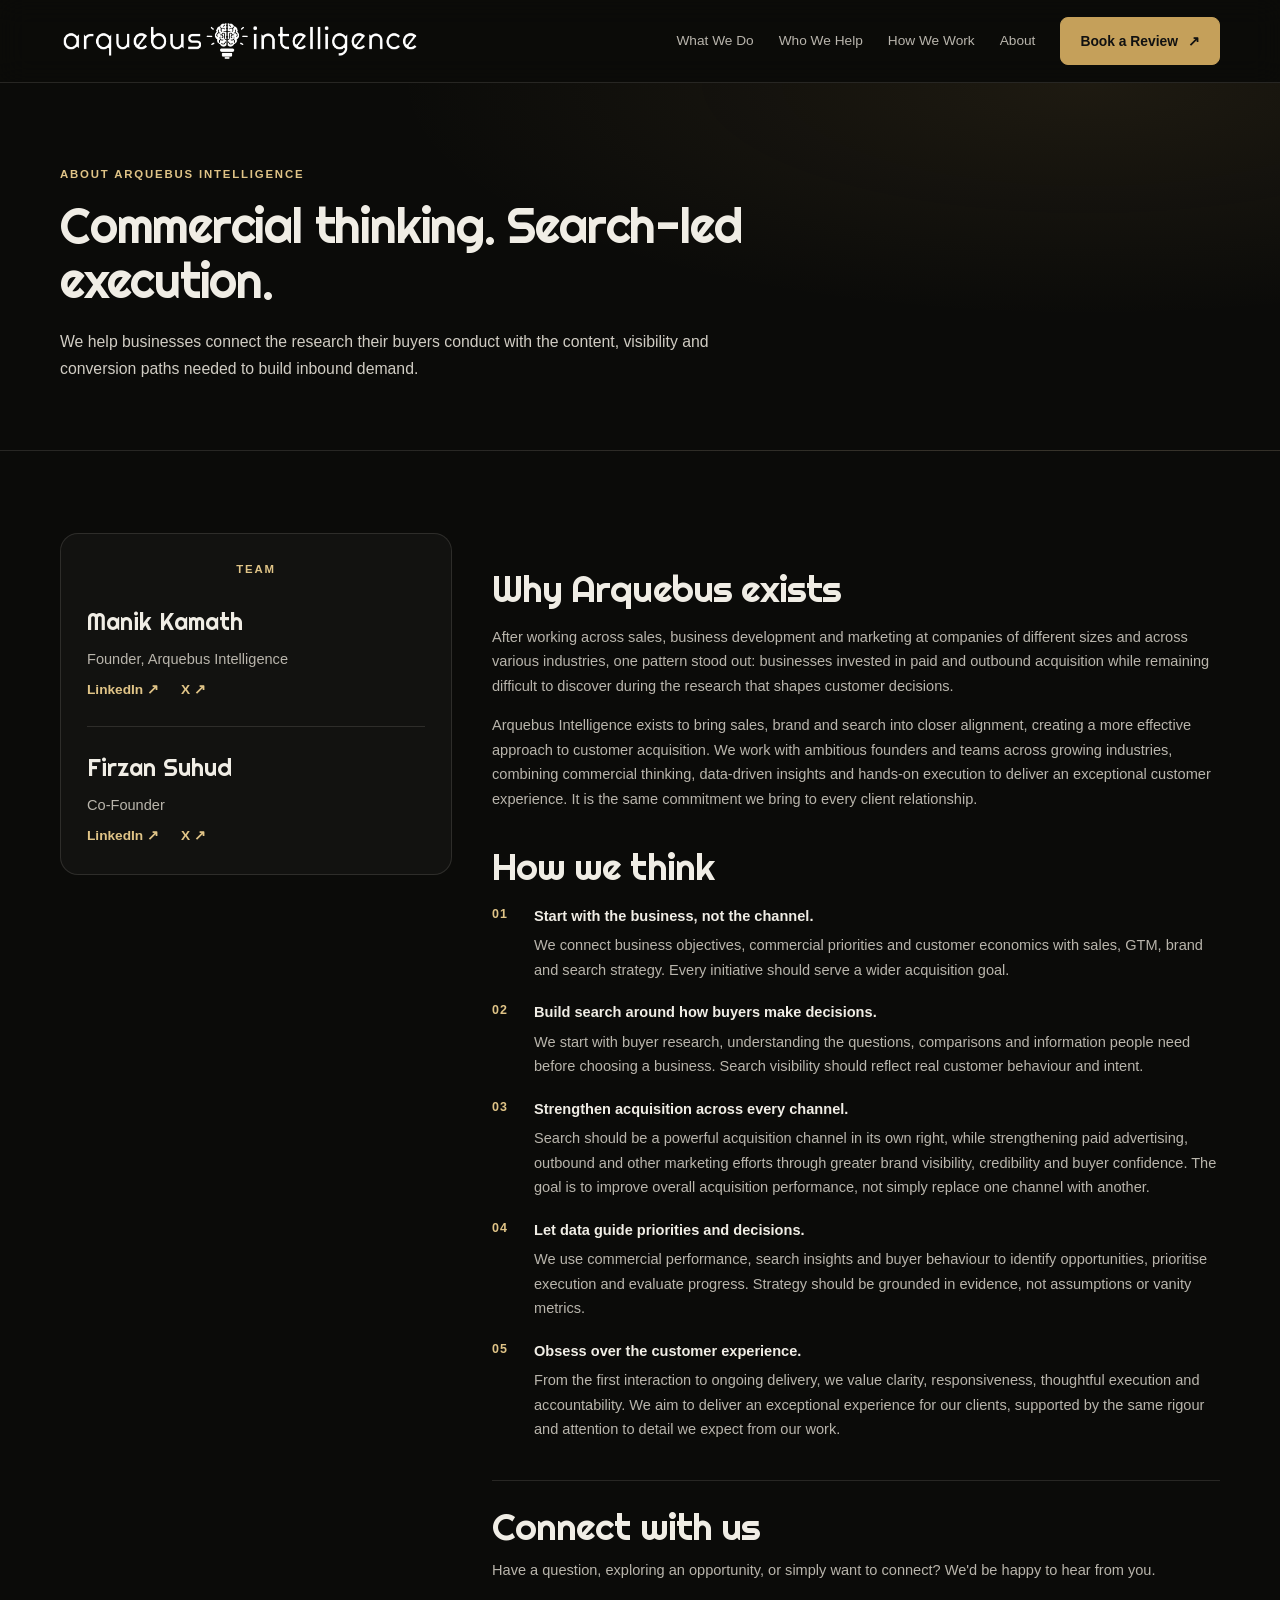
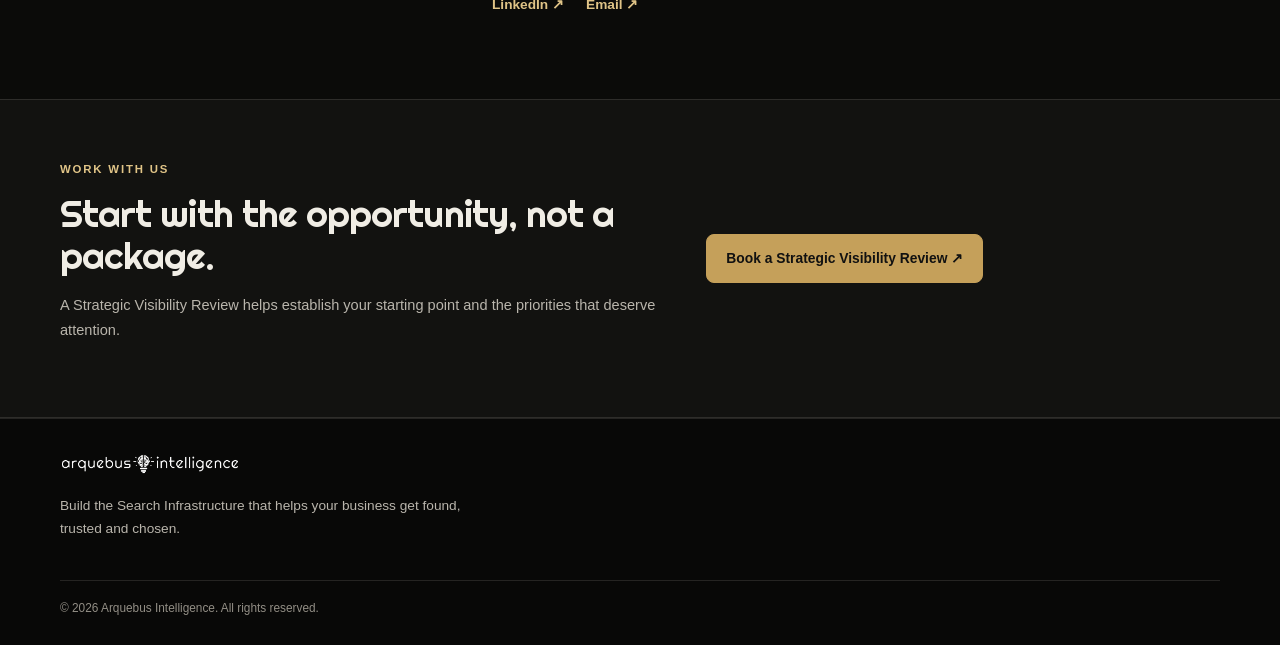
==== about/index.html @ eea058f4 "About us update" ====
<!doctype html>
<html lang="en">
<head>
  <meta charset="utf-8">
  <meta name="viewport" content="width=device-width, initial-scale=1">
  <meta name="google-site-verification" content="BUTrSLzyXpjo1iDIC3saBx_FAhi9yW1CzKXiQrqh_Y4">
  <title>About Arquebus Intelligence | Team &amp; Approach</title>
  <meta name="description" content="Meet the team behind Arquebus Intelligence and learn how we connect business strategy, brand, sales and search to improve customer acquisition.">
  <meta name="robots" content="index,follow,max-snippet:-1,max-image-preview:large,max-video-preview:-1">
  <link rel="canonical" href="https://arquebusintelligence.com/about/">
  <link rel="icon" href="/favicon.ico">
  <link rel="icon" type="image/png" sizes="32x32" href="/favicon-32x32.png">
  <link rel="apple-touch-icon" sizes="180x180" href="/apple-touch-icon.png">
  <link rel="manifest" href="/site.webmanifest">
  <meta property="og:type" content="website">
  <meta property="og:url" content="https://arquebusintelligence.com/about/">
  <meta property="og:site_name" content="Arquebus Intelligence">
  <meta property="og:title" content="About Arquebus Intelligence | Team &amp; Approach">
  <meta property="og:description" content="Meet the team behind Arquebus Intelligence and learn how we connect business strategy, brand, sales and search to improve customer acquisition.">
  <meta property="og:image" content="https://arquebusintelligence.com/og-image.png">
  <meta name="twitter:card" content="summary_large_image">
  <meta name="twitter:site" content="@elcapitanmlb">
  <meta name="twitter:title" content="About Arquebus Intelligence | Team &amp; Approach">
  <meta name="twitter:description" content="Meet the team behind Arquebus Intelligence and learn how we connect business strategy, brand, sales and search to improve customer acquisition.">
  <meta name="twitter:image" content="https://arquebusintelligence.com/og-image.png">
  <link rel="stylesheet" href="/styles.css">
  <script type="application/ld+json">
{
  "@context": "https://schema.org",
  "@graph": [
    {
      "@type": "Organization",
      "@id": "https://arquebusintelligence.com/#organization",
      "name": "Arquebus Intelligence",
      "url": "https://arquebusintelligence.com/",
      "logo": "https://arquebusintelligence.com/arquebus_intelligence_logo_white.png",
      "description": "Arquebus Intelligence helps established businesses build a stronger inbound acquisition channel through search strategy, expert-led content, technical SEO and AI search visibility.",
      "foundingDate": "2024",
      "founder": [
        {
          "@type": "Person",
          "@id": "https://arquebusintelligence.com/#founder-manik-kamath",
          "name": "Manik Kamath",
          "jobTitle": "Founder",
          "sameAs": ["https://www.linkedin.com/in/manikkamath/", "https://x.com/elcapitanmlb"]
        },
        {
          "@type": "Person",
          "@id": "https://arquebusintelligence.com/#cofounder-firzan-suhud",
          "name": "Firzan Suhud",
          "jobTitle": "Co-Founder",
          "sameAs": ["https://www.linkedin.com/in/firzan-suhud-401538267/", "https://x.com/firzan_suhud"]
        }
      ],
      "sameAs": ["https://www.linkedin.com/company/arquebus-intelligence/posts/?viewAsMember=true"],
      "areaServed": "Worldwide",
      "knowsAbout": [
        "Search engine optimisation",
        "Technical SEO",
        "Content strategy",
        "Buyer research",
        "AI search visibility",
        "Answer engine optimisation",
        "Inbound acquisition",
        "Conversion optimisation"
      ]
    },
    {
      "@type": "WebSite",
      "@id": "https://arquebusintelligence.com/#website",
      "url": "https://arquebusintelligence.com/",
      "name": "Arquebus Intelligence",
      "publisher": {
        "@id": "https://arquebusintelligence.com/#organization"
      }
    },
    {
      "@type": "WebPage",
      "@id": "https://arquebusintelligence.com/about/#webpage",
      "url": "https://arquebusintelligence.com/about/",
      "name": "About Arquebus Intelligence | Team & Approach",
      "description": "Meet Manik Kamath and learn why Arquebus Intelligence connects buyer research, search strategy and hands-on implementation.",
      "isPartOf": {
        "@id": "https://arquebusintelligence.com/#website"
      },
      "about": {
        "@id": "https://arquebusintelligence.com/#organization"
      }
    }
  ]
}
</script>
</head><body><a class="skip-link" href="#main">Skip to content</a>
<header class="site-header"><div class="container nav">
<a class="brand" href="/" aria-label="Arquebus Intelligence home"><img src="/arquebus_intelligence_logo_white.png" alt="Arquebus Intelligence" width="190" height="48"></a>
<button class="nav-toggle" type="button" aria-expanded="false" aria-controls="primary-nav" aria-label="Open navigation">☰</button>
<nav class="nav-links" id="primary-nav" aria-label="Primary navigation"><a href="/services/">What We Do</a><a href="/who-we-help/">Who We Help</a><a href="/how-we-work/">How We Work</a><a href="/about/">About</a><a class="button header-cta" href="/strategic-visibility-review/">Book a Review <span aria-hidden="true">↗</span></a></nav>
</div></header><main id="main"><section class="page-hero"><div class="container"><p class="eyebrow">About Arquebus Intelligence</p><h1>Commercial thinking. Search-led execution.</h1><p class="lead">We help businesses connect the research their buyers conduct with the content, visibility and conversion paths needed to build inbound demand.</p></div></section>
<section class="section"><div class="container about-row"><div class="about-card"><p class="eyebrow team-eyebrow">Team</p><div class="team-member"><div class="founder-name">Manik Kamath</div><p>Founder, Arquebus Intelligence</p><div class="team-social-links"><a class="text-link" href="https://www.linkedin.com/in/manikkamath/" target="_blank" rel="noopener noreferrer">LinkedIn ↗</a><a class="text-link" href="https://x.com/elcapitanmlb" target="_blank" rel="noopener noreferrer">X ↗</a></div></div><div class="team-member"><div class="founder-name">Firzan Suhud</div><p>Co-Founder</p><div class="team-social-links"><a class="text-link" href="https://www.linkedin.com/in/firzan-suhud-401538267/" target="_blank" rel="noopener noreferrer">LinkedIn ↗</a><a class="text-link" href="https://x.com/firzan_suhud" target="_blank" rel="noopener noreferrer">X ↗</a></div></div></div><div class="prose"><h2>Why Arquebus exists</h2><p>After working across sales, business development and marketing at companies of different sizes and across various industries, one pattern stood out: businesses invested in paid and outbound acquisition while remaining difficult to discover during the research that shapes customer decisions.</p><p>Arquebus Intelligence exists to bring sales, brand and search into closer alignment, creating a more effective approach to customer acquisition. We work with ambitious founders and teams across growing industries, combining commercial thinking, data-driven insights and hands-on execution to deliver an exceptional customer experience. It is the same commitment we bring to every client relationship.</p><h2>How we think</h2><ol class="about-principles"><li><strong>Start with the business, not the channel.</strong><span>We connect business objectives, commercial priorities and customer economics with sales, GTM, brand and search strategy. Every initiative should serve a wider acquisition goal.</span></li><li><strong>Build search around how buyers make decisions.</strong><span>We start with buyer research, understanding the questions, comparisons and information people need before choosing a business. Search visibility should reflect real customer behaviour and intent.</span></li><li><strong>Strengthen acquisition across every channel.</strong><span>Search should be a powerful acquisition channel in its own right, while strengthening paid advertising, outbound and other marketing efforts through greater brand visibility, credibility and buyer confidence. The goal is to improve overall acquisition performance, not simply replace one channel with another.</span></li><li><strong>Let data guide priorities and decisions.</strong><span>We use commercial performance, search insights and buyer behaviour to identify opportunities, prioritise execution and evaluate progress. Strategy should be grounded in evidence, not assumptions or vanity metrics.</span></li><li><strong>Obsess over the customer experience.</strong><span>From the first interaction to ongoing delivery, we value clarity, responsiveness, thoughtful execution and accountability. We aim to deliver an exceptional experience for our clients, supported by the same rigour and attention to detail we expect from our work.</span></li></ol><div class="connect-section"><h2>Connect with us</h2><p>Have a question, exploring an opportunity, or simply want to connect? We'd be happy to hear from you.</p><div class="connect-links"><a class="text-link" href="https://www.linkedin.com/company/arquebus-intelligence/posts/?viewAsMember=true" target="_blank" rel="noopener noreferrer">LinkedIn ↗</a><a class="text-link" href="mailto:manik@arquebusintelligence.com">Email ↗</a></div></div></div></div></section>
<section class="section compact dark-panel"><div class="container split-cta"><div><p class="eyebrow">Work with us</p><h2>Start with the opportunity, not a package.</h2><p style="margin-top:16px">A Strategic Visibility Review helps establish your starting point and the priorities that deserve attention.</p></div><div><a class="button" href="/strategic-visibility-review/">Book a Strategic Visibility Review ↗</a></div></div></section></main><footer class="site-footer"><div class="container">
<div class="footer-top"><div class="footer-brand"><a href="/" aria-label="Arquebus Intelligence home"><img src="/arquebus_intelligence_logo_white.png" alt="Arquebus Intelligence" width="180" height="45" loading="lazy"></a><p>Build the Search Infrastructure that helps your business get found, trusted and chosen.</p></div>
</div>
<div class="footer-bottom"><span>© 2026 Arquebus Intelligence. All rights reserved.</span></div>
</div></footer>
<script>
const toggle=document.querySelector('.nav-toggle');
const links=document.querySelector('.nav-links');
if(toggle&&links){toggle.addEventListener('click',()=>{const open=links.classList.toggle('open');toggle.setAttribute('aria-expanded',String(open));toggle.setAttribute('aria-label',open?'Close navigation':'Open navigation');toggle.textContent=open?'×':'☰';});links.querySelectorAll('a').forEach(a=>a.addEventListener('click',()=>{links.classList.remove('open');toggle.setAttribute('aria-expanded','false');toggle.textContent='☰';}));}
</script></body></html>
---- styles.css ----
@font-face {
      font-family: 'Righteous';
      src: url('[data-uri]') format('truetype');
      font-weight: 400; font-style: normal;
    }
:root{--bg:#0b0b09;--panel:#121210;--panel2:#171714;--text:#f0ede5;--muted:#b9b5ac;--dim:#928e85;--gold:#c5a05a;--gold-light:#e0c487;--line:rgba(240,237,229,.12);--max:1160px;--radius:18px}
*{box-sizing:border-box}
html{scroll-behavior:smooth;scroll-padding-top:100px}
body{margin:0;background:var(--bg);color:var(--text);font-family:Arial,Helvetica,sans-serif;font-size:16px;line-height:1.65;-webkit-font-smoothing:antialiased}
a{color:inherit}
img{max-width:100%;height:auto}
a:focus-visible,button:focus-visible,input:focus-visible,select:focus-visible,textarea:focus-visible{outline:2px solid var(--gold-light);outline-offset:3px}
.skip-link{position:absolute;left:-9999px;top:0;background:var(--gold);color:#111;padding:.7rem 1rem;z-index:1000}.skip-link:focus{left:1rem;top:1rem}
.container{width:min(var(--max),calc(100% - 44px));margin-inline:auto}
.site-header{position:sticky;top:0;z-index:100;background:rgba(11,11,9,.91);backdrop-filter:blur(14px);border-bottom:1px solid var(--line)}
.nav{min-height:82px;display:flex;align-items:center;justify-content:space-between;gap:24px}
.brand{display:flex;align-items:center;text-decoration:none;flex-shrink:0}.brand img{width:360px;max-height:60px;object-fit:contain;object-position:left center}
.nav-links{display:flex;align-items:center;gap:25px}.nav-links a:not(.button){font-size:.9rem;color:var(--muted);text-decoration:none}.nav-links a:hover{color:var(--text)}
.nav-toggle{display:none;background:none;color:var(--text);border:1px solid var(--line);border-radius:10px;padding:9px 12px;font-size:1.2rem}
.button{display:inline-flex;align-items:center;justify-content:center;gap:10px;min-height:48px;padding:12px 19px;border:1px solid var(--gold);border-radius:8px;background:var(--gold);color:#111;font-weight:700;font-size:.91rem;text-decoration:none;transition:transform .18s ease,background .18s ease,border-color .18s ease}
.button:hover{background:var(--gold-light);border-color:var(--gold-light);transform:translateY(-1px)}
.button.secondary{background:transparent;color:var(--text);border-color:var(--line)}.button.secondary:hover{border-color:var(--gold);color:var(--gold-light)}
.eyebrow{color:var(--gold-light);font-size:.75rem;font-weight:700;letter-spacing:.16em;text-transform:uppercase;margin:0 0 14px}
h1,h2,h3{font-family:'Righteous',Arial,sans-serif;font-weight:400;line-height:1.13;letter-spacing:-.025em;margin:0}
h1{font-size:clamp(2.35rem,4.4vw,4rem);max-width:900px}
h2{font-size:clamp(2rem,3.6vw,3.35rem);max-width:800px}
h3{font-size:1.35rem;letter-spacing:-.01em}
p{margin:0 0 1rem;color:var(--muted)}
.lead{font-size:clamp(1.05rem,1.5vw,1.22rem);max-width:690px;color:#d1cdc4}
.hero{position:relative;overflow:hidden;padding:100px 0 74px}
.hero:before{content:"";position:absolute;width:600px;height:600px;right:-230px;top:-260px;background:radial-gradient(circle,rgba(197,160,90,.13),transparent 68%);pointer-events:none}
.hero-content{position:relative;z-index:1}.hero h1{font-size:clamp(2.25rem,3.8vw,3.6rem);line-height:1.1;max-width:900px}.hero h1 span{color:var(--gold-light)}
.hero .lead{font-size:1.05rem;line-height:1.7;margin-top:22px;max-width:760px}.hero .hero-supporting-copy{font-size:1.05rem;line-height:1.7;margin-top:12px;max-width:760px}
.hero-actions{display:flex;gap:12px;flex-wrap:wrap;margin-top:30px}
.hero-note{font-size:.84rem;color:var(--dim);margin-top:17px}
.trust-strip{border-block:1px solid var(--line);background:var(--panel)}
.trust-inner{display:flex;justify-content:space-between;gap:18px;flex-wrap:wrap;padding:18px 0}
.trust-inner span{font-size:.82rem;color:var(--muted)}.trust-inner span:before{content:"✦";color:var(--gold);margin-right:9px}
.section{padding:82px 0}.section.compact{padding:60px 0}
.section-head{margin-bottom:34px}.section-head p{margin-top:15px;max-width:680px}
.two-col{display:grid;grid-template-columns:1.05fr .95fr;gap:64px;align-items:start}
.problem-card,.service-card,.step-card,.industry-card,.review-card,.faq-item,.about-card{background:var(--panel);border:1px solid var(--line);border-radius:var(--radius)}
.problem-card{padding:30px}.problem-card p:last-child{margin-bottom:0}
.service-grid{display:grid;grid-template-columns:repeat(3,1fr);gap:15px}
.service-card{padding:25px;min-height:240px}.card-number{display:inline-flex;color:var(--gold-light);font-size:.78rem;letter-spacing:.1em;margin-bottom:24px}.service-card p{font-size:.95rem;margin-top:12px}
.text-link{display:inline-flex;align-items:center;gap:8px;color:var(--gold-light);font-weight:700;text-decoration:none;font-size:.9rem;margin-top:7px}.text-link:hover{text-decoration:underline}
.steps{display:grid;grid-template-columns:repeat(3,1fr);gap:15px}.step-card{padding:25px}.step-card p{font-size:.95rem;margin:10px 0 0}
.industry-grid{display:grid;grid-template-columns:repeat(4,1fr);gap:12px}.industry-card{padding:22px 19px}.industry-card h3{font-size:1.1rem}.industry-card p{font-size:.88rem;margin:10px 0 0}
.dark-panel{background:var(--panel);border-block:1px solid var(--line)}
.split-cta{display:grid;grid-template-columns:1fr .85fr;gap:42px;align-items:center}
.review-card{padding:30px;background:linear-gradient(145deg,#171713,#10100e)}
.review-card ul{list-style:none;padding:0;margin:19px 0 22px;display:grid;gap:10px}
.review-card li{color:var(--muted);font-size:.94rem}.review-card li:before{content:"✓";color:var(--gold-light);font-weight:700;margin-right:10px}
.about-row{display:grid;grid-template-columns:.7fr 1.3fr;gap:40px;align-items:start}
.about-card{padding:26px}.about-card .founder-name{font-family:'Righteous',Arial,sans-serif;font-size:1.55rem}
.faq-list{display:grid;grid-template-columns:1fr 1fr;gap:12px}
.faq-item{padding:22px}.faq-item h3{font-size:1.1rem}.faq-item p{font-size:.92rem;margin:10px 0 0}
.form-grid{display:grid;grid-template-columns:1fr 1fr;gap:14px}
.form-field{display:flex;flex-direction:column;gap:7px}.form-field.full{grid-column:1/-1}
.form-field label{font-size:.82rem;color:var(--muted);font-weight:700}
.form-field input,.form-field select,.form-field textarea{width:100%;padding:13px 14px;border:1px solid var(--line);border-radius:8px;background:#0c0c0a;color:var(--text);font:inherit}
.form-field input::placeholder{color:#77736c}.form-field select{color:var(--muted)}
.form-note{font-size:.82rem;color:var(--dim);margin:13px 0 0}
.form-success{display:none;border:1px solid var(--line);border-radius:10px;padding:18px;color:var(--text);background:var(--panel2)}
.site-footer{border-top:1px solid var(--line);padding:35px 0 26px;background:#080807}
.footer-top{display:flex;justify-content:space-between;align-items:start;gap:32px}.footer-brand{max-width:420px}.footer-brand img{width:180px;margin-bottom:14px}.footer-brand p{font-size:.9rem}
.footer-links{display:flex;flex-wrap:wrap;gap:18px}.footer-links a{color:var(--muted);text-decoration:none;font-size:.88rem}.footer-links a:hover{color:var(--gold-light)}
.footer-bottom{border-top:1px solid var(--line);margin-top:24px;padding-top:18px;display:flex;justify-content:space-between;gap:20px;color:var(--dim);font-size:.78rem}
.page-hero{padding:82px 0 52px;border-bottom:1px solid var(--line);background:radial-gradient(ellipse at 85% 0%,rgba(197,160,90,.1),transparent 45%)}
.page-hero h1{font-size:clamp(2.25rem,3.8vw,3.6rem)}.page-hero .lead{margin-top:20px}
.content-narrow{max-width:850px}.prose h2{margin:35px 0 15px}.prose h3{margin:24px 0 10px}.prose p,.prose li{color:var(--muted)}.prose ul{padding-left:22px}.prose li{margin-bottom:8px}
.pill-row{display:flex;flex-wrap:wrap;gap:9px;margin-top:24px}.pill{border:1px solid var(--line);border-radius:999px;padding:8px 12px;color:var(--muted);font-size:.84rem}
.notice{font-size:.85rem;color:var(--dim);border-left:2px solid var(--gold);padding-left:15px}
@media(max-width:850px){.nav{min-height:72px}.brand img{width:250px;max-height:48px}.nav-toggle{display:block}.nav-links{display:none;position:absolute;top:71px;left:0;right:0;padding:18px 22px 24px;background:#0b0b09;border-bottom:1px solid var(--line);flex-direction:column;align-items:stretch;gap:16px}.nav-links.open{display:flex}.nav-links a:not(.button){padding:5px 0}.nav-links .button{width:100%}.hero{padding:76px 0 60px}.two-col,.split-cta,.about-row{grid-template-columns:1fr;gap:26px}.service-grid,.steps{grid-template-columns:1fr}.service-card{min-height:0}.industry-grid{grid-template-columns:1fr 1fr}.faq-list{grid-template-columns:1fr}.section{padding:64px 0}.section.compact{padding:48px 0}.footer-top{flex-direction:column}.footer-bottom{flex-direction:column;gap:7px}}
@media(max-width:520px){.container{width:min(var(--max),calc(100% - 32px))}h1{font-size:2.65rem}.hero-actions .button{width:100%}.trust-inner{display:grid;grid-template-columns:1fr 1fr;gap:12px}.industry-grid{grid-template-columns:1fr}.form-grid{grid-template-columns:1fr}.form-field.full{grid-column:auto}.review-card{padding:22px}.section-head{margin-bottom:26px}}
@media(prefers-reduced-motion:reduce){html{scroll-behavior:auto}*,*:before,*:after{transition:none!important;animation:none!important}}

/* What We Do: workflow and cross-channel Search Infrastructure visuals */
.section-intro{max-width:820px;margin:0 auto 42px;text-align:center}
.section-intro h2{max-width:760px;margin:0 auto 16px}
.section-intro .lead{margin:0 auto 14px;max-width:760px}
.section-intro>p:last-child{max-width:760px;margin:0 auto;color:var(--muted,#aeb6c6)}
.workflow-section{padding-top:76px}
.workflow-grid{display:grid;grid-template-columns:repeat(2,minmax(0,1fr));gap:18px}
.workflow-card{display:flex;flex-direction:column;padding:26px;border:1px solid var(--line,rgba(255,255,255,.12));border-radius:18px;background:linear-gradient(145deg,rgba(255,255,255,.045),rgba(255,255,255,.015));min-height:320px}
.workflow-top{display:flex;align-items:center;gap:12px;margin-bottom:22px}
.workflow-number{display:inline-flex;align-items:center;justify-content:center;width:42px;height:42px;border-radius:12px;background:rgba(232,183,79,.13);color:var(--accent,#e8b74f);font-weight:750;font-size:.9rem}
.workflow-label{font-size:.78rem;text-transform:uppercase;letter-spacing:.12em;color:var(--muted,#aeb6c6);font-weight:700}
.workflow-icon{margin-left:auto;color:var(--accent,#e8b74f);font-size:1.8rem;line-height:1}
.workflow-card h3{font-size:1.28rem;line-height:1.3;margin:0 0 12px}
.workflow-card p{margin:0;color:var(--muted,#aeb6c6);line-height:1.7}
.workflow-output{display:flex;flex-direction:column;gap:5px;border-top:1px solid var(--line,rgba(255,255,255,.12));padding-top:16px;margin-top:22px;font-size:.88rem}
.workflow-output strong{color:var(--accent,#e8b74f);font-size:.72rem;text-transform:uppercase;letter-spacing:.1em}
.workflow-output span{color:var(--text,#f5f6f8)}
.commercial-outcome{display:flex;align-items:flex-start;gap:20px;margin-top:24px;padding:28px;border:1px solid rgba(232,183,79,.38);border-radius:18px;background:rgba(232,183,79,.06)}
.outcome-mark{display:flex;align-items:center;justify-content:center;flex:0 0 48px;height:48px;border-radius:14px;background:rgba(232,183,79,.15);color:var(--accent,#e8b74f);font-size:1.6rem}
.commercial-outcome .eyebrow{margin:0 0 7px}
.commercial-outcome h3{font-size:1.35rem;margin:0 0 8px}
.commercial-outcome p:last-child{margin:0;color:var(--muted,#aeb6c6);line-height:1.7}
.channel-section{padding-top:36px}
.channel-diagram{max-width:1000px;margin:0 auto}
.infrastructure-node{max-width:760px;margin:0 auto;text-align:center;padding:28px;border:1px solid rgba(232,183,79,.45);border-radius:18px;background:linear-gradient(135deg,rgba(232,183,79,.12),rgba(255,255,255,.025))}
.infra-kicker{font-size:.72rem;text-transform:uppercase;letter-spacing:.14em;color:var(--accent,#e8b74f);font-weight:750}
.infrastructure-node h3{font-size:1.6rem;margin:8px 0}
.infrastructure-node p{margin:0;color:var(--muted,#aeb6c6);line-height:1.6}
.channel-connector{height:46px;display:flex;justify-content:space-around;align-items:stretch;max-width:78%;margin:0 auto}
.channel-connector span{display:block;width:1px;background:linear-gradient(to bottom,rgba(232,183,79,.65),rgba(232,183,79,.2))}
.channel-grid{display:grid;grid-template-columns:repeat(3,minmax(0,1fr));gap:16px}
.channel-card{padding:24px;border:1px solid var(--line,rgba(255,255,255,.12));border-radius:16px;background:rgba(255,255,255,.025)}
.channel-symbol{display:inline-flex;align-items:center;justify-content:center;width:40px;height:40px;border-radius:12px;background:rgba(232,183,79,.12);color:var(--accent,#e8b74f);font-size:1.35rem;margin-bottom:15px}
.channel-card h3{margin:0 0 8px;font-size:1.15rem}
.channel-card p{margin:0;color:var(--muted,#aeb6c6);line-height:1.65;font-size:.94rem}
.channel-connector-down{height:38px;max-width:none;justify-content:center}
.channel-connector-down span{background:linear-gradient(to bottom,rgba(232,183,79,.4),rgba(232,183,79,.7))}
.shared-outcomes{padding:24px;border-radius:16px;background:rgba(255,255,255,.035);border:1px solid var(--line,rgba(255,255,255,.12));text-align:center}
.shared-outcomes .eyebrow{margin:0 0 16px}
.outcome-tags{display:flex;flex-wrap:wrap;justify-content:center;gap:10px}
.outcome-tags span{display:inline-flex;padding:9px 14px;border-radius:999px;border:1px solid rgba(232,183,79,.3);color:var(--text,#f5f6f8);font-size:.9rem}
.channel-note{max-width:820px;margin:18px auto 0;text-align:center;color:var(--muted,#aeb6c6);font-size:.9rem;line-height:1.65}
.final-cta{display:flex;align-items:center;justify-content:space-between;gap:28px;margin-top:66px;padding:34px;border-radius:20px;background:rgba(255,255,255,.035);border:1px solid var(--line,rgba(255,255,255,.12))}
.final-cta>div{max-width:650px}
.final-cta .eyebrow{margin:0 0 8px;color:var(--accent,#e8b74f)}
.final-cta h2{font-size:clamp(1.5rem,3vw,2.2rem);margin:0 0 12px}
.final-cta p:not(.eyebrow){margin:0;color:var(--muted,#aeb6c6);line-height:1.65}
.final-cta .button{flex:0 0 auto;white-space:nowrap}
@media(max-width:760px){.workflow-section{padding-top:52px}.section-intro{margin-bottom:28px}.workflow-grid{grid-template-columns:1fr}.workflow-card{min-height:0;padding:22px}.commercial-outcome{padding:22px;gap:14px}.channel-grid{grid-template-columns:1fr}.channel-card{padding:20px}.channel-connector{height:28px;max-width:55%}.final-cta{align-items:flex-start;flex-direction:column;padding:24px;margin-top:44px}.final-cta .button{white-space:normal}.infrastructure-node{padding:22px}.outcome-tags{gap:8px}}


/* V13 typography refinement: slightly calmer type scale across the site */
html{font-size:95%}
body{font-size:.96rem}
h1{font-size:clamp(2.25rem,4.2vw,4rem)}
h2{font-size:clamp(1.7rem,3.1vw,2.45rem)}
h3{font-size:clamp(1.12rem,1.7vw,1.42rem)}
p,li{line-height:1.68}
.lead{font-size:1.04rem;line-height:1.72}
.eyebrow.page-kicker{color:var(--accent,#e8b74f);font-size:.78rem;letter-spacing:.15em;text-transform:uppercase;font-weight:750;margin:0 0 14px}
.workflow-card h3{font-size:1.18rem}
.infrastructure-node h3{font-size:1.48rem}
.channel-card h3{font-size:1.08rem}
.final-cta h2{font-size:clamp(1.4rem,2.7vw,2.05rem)}
@media(max-width:760px){
  h1{font-size:clamp(1.95rem,7.2vw,2.65rem)}
  h2{font-size:clamp(1.55rem,6vw,2rem)}
  .lead{font-size:1rem}
}

/* Who We Help: buyer-fit framework and commercial opportunity */
.who-hero{padding-bottom:40px}
.who-hero h1{max-width:920px}
.who-hero .lead{max-width:850px}
.who-hero-copy{max-width:790px;color:var(--muted);margin-top:15px;font-size:1rem;line-height:1.75}
.who-hero-tags{display:flex;flex-wrap:wrap;gap:10px;margin-top:28px}
.who-hero-tags span{border:1px solid var(--line);border-radius:999px;padding:8px 13px;color:var(--text);font-size:.78rem;background:rgba(255,255,255,.025)}
.who-fit-section{padding-top:48px}
.who-criteria-grid{grid-template-columns:repeat(2,minmax(0,1fr));gap:16px}
.who-criteria-card{min-height:0;padding:25px}
.who-criteria-card .workflow-top{margin-bottom:18px}
.who-criteria-card .workflow-icon{font-size:1.55rem}
.who-criteria-card h3{font-size:1.24rem}
.who-criteria-card p{font-size:.93rem;line-height:1.72}
.who-criteria-card .workflow-output{margin-top:auto;padding-top:17px}
.who-opportunity{margin-top:6px}
.who-opportunity-grid{display:grid;grid-template-columns:repeat(3,minmax(0,1fr));gap:15px}
.who-opportunity-card{padding:24px;border:1px solid var(--line);border-radius:16px;background:linear-gradient(145deg,rgba(255,255,255,.04),rgba(255,255,255,.012))}
.who-opportunity-index{display:inline-flex;align-items:center;justify-content:center;width:35px;height:35px;border-radius:10px;background:rgba(232,183,79,.13);color:var(--accent,#e8b74f);font-size:.8rem;font-weight:750;margin-bottom:17px}
.who-opportunity-card h3{font-size:1.16rem;margin:0 0 10px}
.who-opportunity-card p{color:var(--muted);font-size:.9rem;line-height:1.7}
.who-opportunity-card ul{padding-left:18px;margin:16px 0 0;color:var(--muted);font-size:.84rem;line-height:1.65}
.who-opportunity-card li{margin:0 0 7px}
.who-overlap-note{display:flex;align-items:flex-start;gap:15px;margin-top:18px;padding:20px 23px;border:1px solid rgba(232,183,79,.3);border-radius:14px;background:rgba(232,183,79,.055)}
.who-overlap-mark{flex:0 0 30px;height:30px;display:grid;place-items:center;border-radius:50%;background:rgba(232,183,79,.16);color:var(--accent,#e8b74f);font-size:1.1rem;font-weight:700}
.who-overlap-note p{margin:2px 0 0;color:var(--muted);line-height:1.7;font-size:.92rem}
.who-overlap-note strong{color:var(--text)}
.who-timeline-layout{display:grid;grid-template-columns:.8fr 1.2fr;gap:58px;align-items:start}
.who-timeline-layout h2{font-size:clamp(1.9rem,3vw,2.8rem);max-width:440px}
.who-timeline-copy>p{color:var(--muted);line-height:1.75;margin:0 0 14px}
.who-timeline-steps{display:grid;grid-template-columns:repeat(3,minmax(0,1fr));gap:12px;margin-top:26px}
.who-timeline-steps>div{border-top:1px solid var(--line);padding-top:13px;display:flex;flex-direction:column;gap:7px}
.who-timeline-steps span{font-size:.73rem;color:var(--accent,#e8b74f);font-weight:750;letter-spacing:.1em}
.who-timeline-steps strong{font-size:.88rem;line-height:1.4}
.who-timeline-steps small{color:var(--muted);font-size:.78rem;line-height:1.55}
.who-final-cta{display:flex;align-items:center;justify-content:space-between;gap:30px;padding:32px;border:1px solid var(--line);border-radius:18px;background:linear-gradient(120deg,rgba(232,183,79,.075),rgba(255,255,255,.018))}
.who-final-cta>div{max-width:700px}
.who-final-cta h2{font-size:clamp(1.8rem,3vw,2.5rem);margin:0 0 10px}
.who-final-cta p:not(.eyebrow){margin:0;color:var(--muted);line-height:1.7}
.who-final-cta .button{flex-shrink:0}
@media(max-width:850px){.who-opportunity-grid{grid-template-columns:1fr}.who-timeline-layout{grid-template-columns:1fr;gap:24px}.who-final-cta{align-items:flex-start;flex-direction:column}.who-final-cta .button{white-space:normal}}
@media(max-width:760px){.who-criteria-grid{grid-template-columns:1fr}.who-criteria-card{padding:22px}.who-timeline-steps{grid-template-columns:1fr;gap:16px}.who-timeline-steps>div{display:grid;grid-template-columns:34px 1fr;column-gap:8px}.who-timeline-steps span{grid-row:span 2}.who-timeline-steps small{grid-column:2}.who-final-cta{padding:24px}}


/* Who We Help V15: consistent hero copy and buyer criteria list */
.who-hero .who-buyer-intro,
.who-hero .who-hero-copy {
  color: #d1cdc4;
  font-size: 1rem;
  line-height: 1.7;
  font-weight: 400;
  opacity: 1;
}
.who-hero .who-buyer-intro { margin: 20px 0 8px; }
.who-hero .who-buyer-list {
  max-width: 790px;
  margin: 0 0 0 1.25rem;
  padding-left: 1rem;
  color: #d1cdc4;
  font-size: 1rem;
  line-height: 1.7;
  font-weight: 400;
  opacity: 1;
}
.who-hero .who-buyer-list li { margin: 0 0 5px; padding-left: 3px; }
.who-hero .who-hero-copy { margin-top: 18px; }


/* V16 Who We Help: cleaner transition into fit criteria and unlabeled card summaries */
.who-criteria-card .workflow-output strong{display:none}
.who-criteria-card .workflow-output{padding-top:14px}

/* V18 Who We Help: retain and center the section eyebrow with its heading and intro */
.who-fit-section .who-fit-eyebrow{display:block;width:100%;max-width:760px;margin:0 auto 14px;text-align:center;}
.who-fit-section .section-intro{text-align:center;margin-left:auto;margin-right:auto;}
.who-fit-section .section-intro h2,.who-fit-section .section-intro>p:last-child{margin-left:auto;margin-right:auto;text-align:center;}


/* V19 Who We Help: remove card footer copy and give divider more breathing room */
.who-criteria-card .workflow-output {
  margin-top: auto;
  padding-top: 24px;
  min-height: 24px;
}
.who-criteria-card .workflow-output span { display: none; }

/* Who We Help V20 refinements */
.who-criteria-card .workflow-icon,
.who-criteria-card .workflow-output { display: none !important; }
.who-hero .who-hero-cta { margin-top: 24px; }
.who-hero .who-hero-cta .button { display: inline-flex; align-items: center; gap: 8px; padding: 10px 16px; font-size: .88rem; line-height: 1.2; }


/* How We Work: four equal process cards with numbered badge treatment */
.steps.process-steps{grid-template-columns:repeat(4,minmax(0,1fr));gap:15px;align-items:stretch}
.process-steps .step-card{padding:24px 21px;min-width:0;min-height:100%;display:flex;flex-direction:column}
.process-steps .workflow-top{display:flex;align-items:center;gap:12px;margin-bottom:22px}
.process-steps .workflow-number{display:inline-flex;align-items:center;justify-content:center;flex:0 0 42px;width:42px;height:42px;border-radius:12px;background:rgba(232,183,79,.13);color:var(--accent,#e8b74f);font-weight:750;font-size:.9rem;letter-spacing:0}
.process-steps .workflow-label{font-size:.78rem;text-transform:uppercase;letter-spacing:.12em;color:var(--muted,#aeb6c6);font-weight:700}
.process-steps .step-card h3{font-size:1.15rem;line-height:1.32;margin:0 0 12px}
.process-steps .step-card p{font-size:.9rem;line-height:1.68;margin:0;color:var(--muted)}
@media(max-width:1050px){.steps.process-steps{grid-template-columns:repeat(2,minmax(0,1fr))}}
@media(max-width:600px){.steps.process-steps{grid-template-columns:1fr}.process-steps .step-card{padding:23px}}


/* How We Work: integrated business assessment in the page hero */
.how-hero{padding-top:72px;padding-bottom:58px}
.how-hero h1{max-width:1120px}
.how-hero .how-intro{max-width:900px;margin-top:22px;margin-bottom:22px}
.how-foundation-grid{display:grid;grid-template-columns:repeat(3,minmax(0,1fr));gap:16px;margin-top:22px}
.how-foundation-card{min-width:0;padding:23px 24px 25px;border:1px solid var(--line);border-radius:17px;background:linear-gradient(145deg,rgba(255,255,255,.035),rgba(255,255,255,.012))}
.how-foundation-top{display:flex;align-items:center;gap:15px;margin-bottom:15px}
.how-foundation-number{display:inline-flex;align-items:center;justify-content:center;flex:0 0 48px;width:48px;height:48px;border-radius:12px;background:rgba(232,183,79,.14);color:var(--accent,#e8b74f);font-size:1rem;font-weight:750}
.how-foundation-card h2{font-size:.82rem;line-height:1.4;letter-spacing:.13em;text-transform:uppercase;margin:0;color:var(--text)}
.how-foundation-card p{margin:0;color:var(--muted);font-size:.96rem;line-height:1.7}
.how-hero .how-conclusion{max-width:1120px;margin-top:24px;margin-bottom:0}
.how-hero .hero-actions{margin-top:24px}
@media(max-width:850px){.how-foundation-grid{grid-template-columns:1fr 1fr}.how-foundation-card:last-child{grid-column:1/-1}}
@media(max-width:600px){.how-hero{padding-top:58px;padding-bottom:44px}.how-foundation-grid{grid-template-columns:1fr;gap:12px}.how-foundation-card:last-child{grid-column:auto}.how-foundation-card{padding:21px}.how-foundation-top{margin-bottom:12px}.how-hero .how-intro{margin-top:18px}.how-hero .how-conclusion{margin-top:20px}}

/* How We Work V24: detailed process stages and commercial outcome measures */
.process-steps .step-card h3{min-height:2.65em}
.process-steps .step-card p{font-size:.88rem;line-height:1.62}
.process-detail-list{margin:10px 0 0;padding-left:18px;color:var(--muted);font-size:.84rem;line-height:1.58}
.process-detail-list li{margin:0 0 9px;padding-left:2px}
.process-detail-list strong{color:var(--text);font-weight:650}
.process-card-note{margin-top:10px!important;padding-top:10px;border-top:1px solid var(--line)}
.outcomes-section{padding-top:44px;padding-bottom:54px}
.outcomes-heading{max-width:780px;margin:0 auto 24px;text-align:center}
.outcomes-heading h2{margin:8px 0 10px}
.outcomes-heading>p:last-child{color:var(--muted);font-size:.92rem;line-height:1.65}
.outcomes-grid{display:grid;grid-template-columns:repeat(4,minmax(0,1fr));gap:14px}
.outcome-item{padding:20px 18px;border:1px solid var(--line);border-radius:15px;background:var(--panel);text-align:center}
.outcome-direction{display:block;color:var(--accent,#e8b74f);font-size:1.65rem;font-weight:750;line-height:1;margin-bottom:8px}
.outcome-item h3{margin:0 0 5px;font-size:1.02rem}
.outcome-item p{margin:0;color:var(--muted);font-size:.82rem}
@media(max-width:1050px){.process-detail-list{font-size:.88rem}.outcomes-grid{grid-template-columns:repeat(2,minmax(0,1fr))}}
@media(max-width:600px){.process-steps .step-card h3{min-height:0}.outcomes-grid{grid-template-columns:1fr 1fr}.outcome-item{padding:17px 12px}}


/* Homepage: clean three-pillar framework and concise outcomes */
.home-framework-intro{color:var(--text)!important;opacity:1!important;max-width:760px;margin:18px 0 24px}
.home-framework{display:grid;grid-template-columns:repeat(3,minmax(0,1fr));max-width:940px;margin:0 0 24px;border-block:1px solid var(--line)}
.home-framework-pillar{position:relative;padding:17px 24px 18px 0;min-width:0}
.home-framework-pillar+.home-framework-pillar{padding-left:24px;border-left:1px solid var(--line)}
.home-framework-number{display:block;margin-bottom:8px;color:var(--gold-light);font-size:.7rem;font-weight:750;letter-spacing:.1em}
.home-framework-pillar h2{margin:0 0 4px;font-family:Arial,Helvetica,sans-serif;font-size:1.12rem;font-weight:500;letter-spacing:0;line-height:1.3}
.home-framework-pillar p{margin:0;color:var(--muted);font-size:.86rem;line-height:1.45}
.home-outcomes{max-width:940px;margin:0 0 22px;padding:0;border:0;border-radius:0;background:transparent}
.home-outcomes .eyebrow{margin:0 0 10px;font-size:.68rem}
.home-outcome-list{display:flex;flex-wrap:wrap;gap:7px 22px;margin:0;padding:0;list-style:none}
.home-outcome-list li{position:relative;padding-left:13px;color:var(--text);font-size:.86rem;line-height:1.5}
.home-outcome-list li:before{content:"";position:absolute;left:0;top:.62em;width:5px;height:5px;border-radius:50%;background:var(--gold-light)}
.home-outcomes-support{margin:9px 0 0;color:var(--muted);font-size:.82rem;line-height:1.45}
.home-icp{border-block:1px solid var(--line);background:rgba(255,255,255,.018)}
.home-icp-inner{display:grid;grid-template-columns:.9fr 1.1fr;gap:65px;align-items:center}
.home-icp-inner h2{font-size:clamp(1.9rem,3vw,2.7rem);max-width:520px}
.home-icp-copy p{font-size:.96rem;line-height:1.7;margin:0 0 12px}
.home-icp-copy .home-icp-note{font-size:.82rem;color:var(--dim);margin-top:16px}
.home-icp-copy .text-link{margin-top:0}
@media(max-width:850px){.home-icp-inner{grid-template-columns:1fr;gap:22px}}
@media(max-width:520px){.home-framework-pillar{padding:15px 12px 15px 0}.home-framework-pillar+.home-framework-pillar{padding-left:12px}.home-framework-pillar h2{font-size:.98rem}.home-framework-pillar p{font-size:.76rem}.home-outcome-list{gap:7px 15px}.home-icp-inner{gap:18px}}

/* What We Do hero: concise, scannable alignment and outcomes */
.page-hero .what-we-do-hero-copy{line-height:1.65}.page-hero .what-we-do-hero-copy p{margin:0 0 9px}.page-hero .what-we-do-hero-copy ul{margin:0 0 16px;padding-left:24px}.page-hero .what-we-do-hero-copy li{margin:0 0 5px;color:#d1cdc4}.page-hero .what-we-do-hero-copy li:last-child{margin-bottom:0}


/* V36 What We Do hero: two-column strategic alignment framework */
.what-we-do-framework{display:grid;grid-template-columns:repeat(2,minmax(0,1fr));gap:16px;max-width:980px;margin-top:30px}
.what-we-do-panel{padding:22px 24px 23px;border:1px solid var(--line,rgba(255,255,255,.12));border-radius:16px;background:linear-gradient(145deg,rgba(255,255,255,.045),rgba(255,255,255,.015))}
.what-we-do-panel-outcomes{border-color:rgba(197,160,90,.32);background:linear-gradient(145deg,rgba(197,160,90,.09),rgba(255,255,255,.018))}
.what-we-do-panel-kicker{margin:0 0 13px;color:var(--accent,#e8b74f);font-size:.68rem;font-weight:750;letter-spacing:.12em;line-height:1.4;text-transform:uppercase}
.what-we-do-panel h2{margin:0 0 13px;font-family:Arial,Helvetica,sans-serif;font-size:1.12rem;font-weight:700;letter-spacing:0;line-height:1.3}
.what-we-do-panel ul{display:grid;gap:9px;margin:0;padding:0;list-style:none}
.what-we-do-panel li{position:relative;padding-left:15px;color:var(--muted,#aeb6c6);font-size:.92rem;line-height:1.5}
.what-we-do-panel li::before{content:"";position:absolute;left:0;top:.62em;width:5px;height:5px;border-radius:50%;background:var(--gold-light,var(--accent,#e8b74f))}
.page-hero .what-we-do-framework + .hero-actions{margin-top:25px}
@media(max-width:680px){.what-we-do-framework{grid-template-columns:1fr;gap:12px;margin-top:24px}.what-we-do-panel{padding:20px}}


/* V37 What We Do refinements */
.section-intro>p:last-child{font-size:clamp(1.05rem,1.5vw,1.22rem);color:#d1cdc4;line-height:1.7;max-width:760px;margin:0 auto}
.workflow-grid{align-items:stretch;grid-auto-rows:1fr}
.workflow-card{height:100%;min-height:360px}
.workflow-top{margin-bottom:22px}
.workflow-icon{display:none!important}
.workflow-output{margin-top:auto;padding-top:16px}
.outcome-tags span{white-space:normal}
@media(max-width:760px){.workflow-grid{grid-auto-rows:auto}.workflow-card{height:auto;min-height:0}.workflow-output{margin-top:22px}}


/* V40 homepage copy refinement */
.home-outcomes .eyebrow{font-size:.76rem}
.home-outcome-list li{font-size:.95rem}
.home-outcomes-support{font-style:italic}


/* V41: consistent headline ceiling and lighter homepage pillar titles */


/* V43 What We Do refinements */
.section-intro .lead,.section-intro .section-intro-support{font-size:1.04rem;line-height:1.72;font-weight:400;color:#d1cdc4;letter-spacing:normal;max-width:760px;margin:0 auto 14px}.section-intro .section-intro-support{margin-bottom:0}
.outcome-columns{display:grid;grid-template-columns:repeat(2,minmax(0,1fr));column-gap:64px;row-gap:28px;width:100%;max-width:960px;margin:0 auto;text-align:left}
.outcome-columns ul{list-style:none;margin:0;padding:0;display:flex;flex-direction:column;gap:14px;width:max-content;max-width:100%;justify-self:center}
.outcome-columns li{position:relative;padding-left:18px;color:var(--text,#f5f6f8);font-size:.95rem;line-height:1.55}
.outcome-columns li:before{content:"";position:absolute;left:0;top:.66em;width:6px;height:6px;border-radius:50%;background:var(--gold-light,#e8b74f)}
@media(max-width:760px){.outcome-columns{column-gap:32px}}@media(max-width:600px){.outcome-columns{grid-template-columns:1fr;gap:12px}.outcome-columns ul{gap:12px;justify-self:center}}

/* V48 About page: team panel, cohesive principles and connection links */
.about-card .team-eyebrow{text-align:center;margin-bottom:24px}
.about-card .team-member + .team-member{border-top:1px solid var(--line);margin-top:24px;padding-top:22px}
.about-card .team-member p{margin:5px 0 8px;color:var(--muted)}
.team-social-links,.connect-links{display:flex;align-items:center;gap:22px;flex-wrap:wrap}
.team-social-links .text-link,.connect-links .text-link{margin-top:0}
.about-principles{counter-reset:about-principle;list-style:none;padding:0;margin:0}
.about-principles li{counter-increment:about-principle;margin:0 0 18px;padding-left:42px;position:relative;color:var(--muted)}
.about-principles li::before{content:"0" counter(about-principle);position:absolute;left:0;top:0;color:var(--gold-light);font-weight:700;letter-spacing:.08em;font-size:.82rem}
.about-principles li strong{display:block;color:var(--text);font-weight:700;margin-bottom:5px}
.about-principles li span{display:block}
.connect-section{margin-top:38px;padding-top:25px;border-top:1px solid var(--line)}
.connect-section h2{margin:0 0 10px}
.connect-section p{margin:0 0 12px}
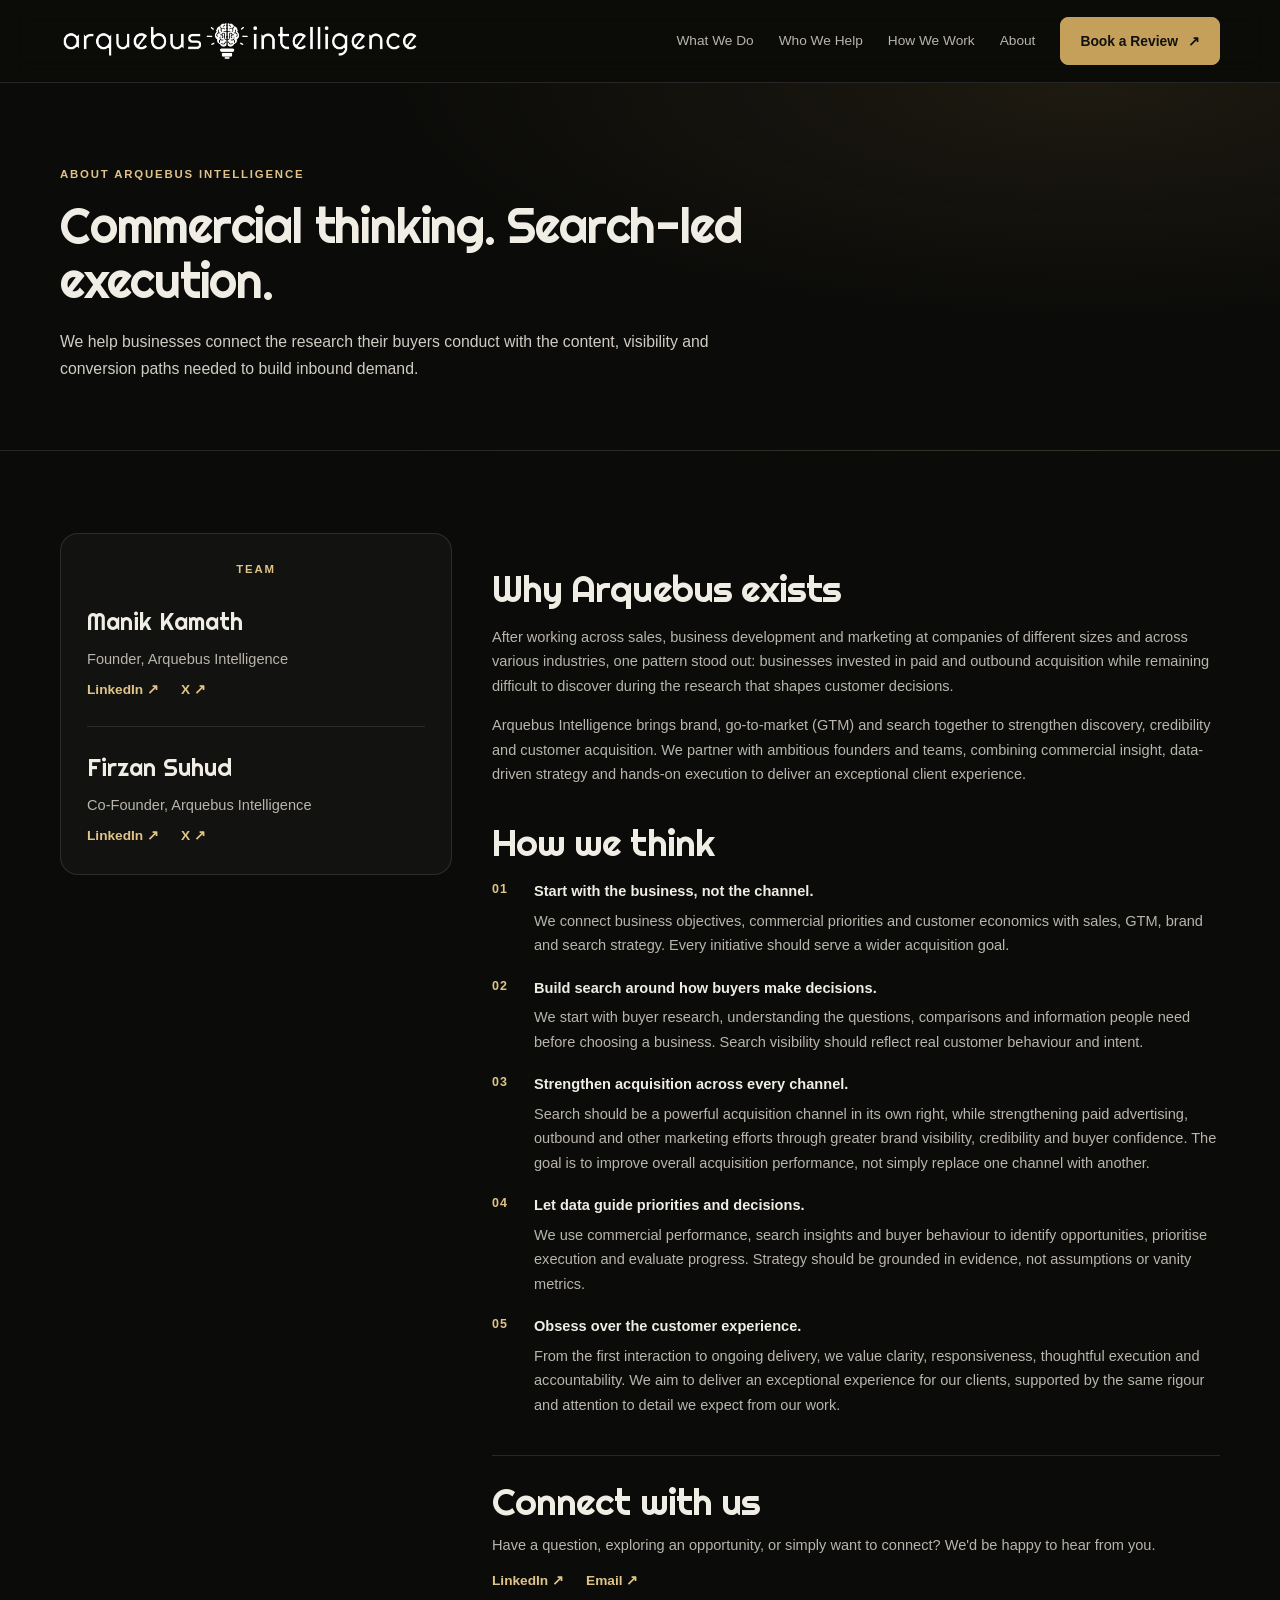
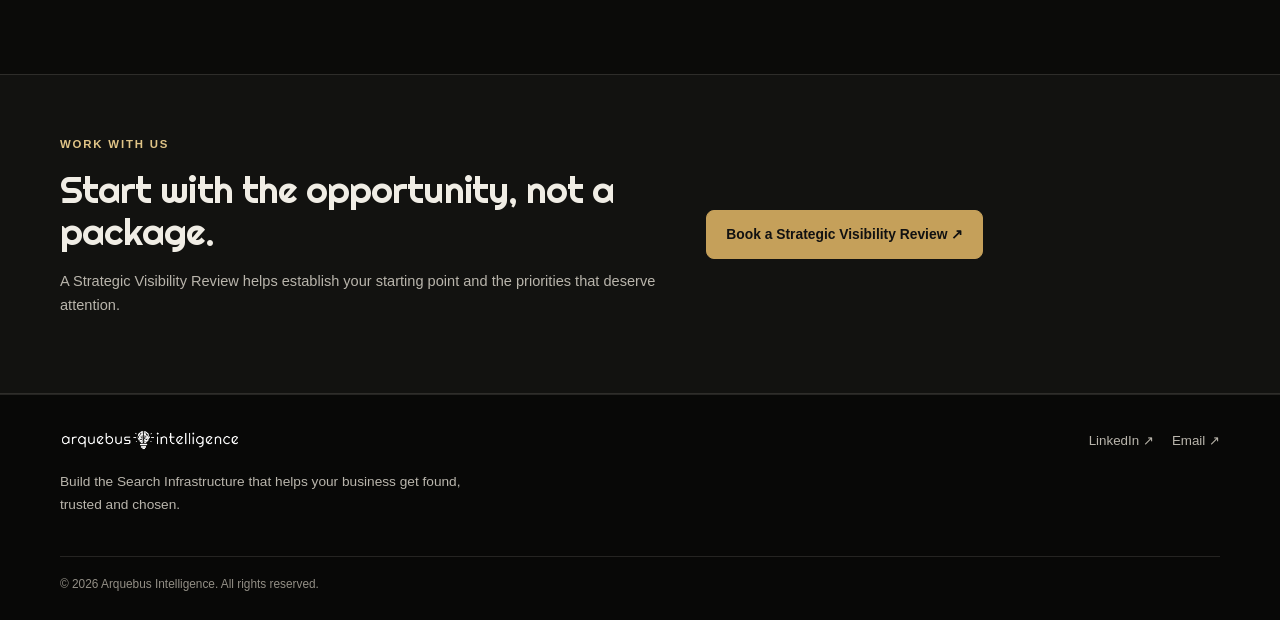
==== commit cc58a3d3: "About page and footer update" ====
--- a/about/index.html
+++ b/about/index.html
@@ -96,10 +96,10 @@
 <button class="nav-toggle" type="button" aria-expanded="false" aria-controls="primary-nav" aria-label="Open navigation">☰</button>
 <nav class="nav-links" id="primary-nav" aria-label="Primary navigation"><a href="/services/">What We Do</a><a href="/who-we-help/">Who We Help</a><a href="/how-we-work/">How We Work</a><a href="/about/">About</a><a class="button header-cta" href="/strategic-visibility-review/">Book a Review <span aria-hidden="true">↗</span></a></nav>
 </div></header><main id="main"><section class="page-hero"><div class="container"><p class="eyebrow">About Arquebus Intelligence</p><h1>Commercial thinking. Search-led execution.</h1><p class="lead">We help businesses connect the research their buyers conduct with the content, visibility and conversion paths needed to build inbound demand.</p></div></section>
-<section class="section"><div class="container about-row"><div class="about-card"><p class="eyebrow team-eyebrow">Team</p><div class="team-member"><div class="founder-name">Manik Kamath</div><p>Founder, Arquebus Intelligence</p><div class="team-social-links"><a class="text-link" href="https://www.linkedin.com/in/manikkamath/" target="_blank" rel="noopener noreferrer">LinkedIn ↗</a><a class="text-link" href="https://x.com/elcapitanmlb" target="_blank" rel="noopener noreferrer">X ↗</a></div></div><div class="team-member"><div class="founder-name">Firzan Suhud</div><p>Co-Founder</p><div class="team-social-links"><a class="text-link" href="https://www.linkedin.com/in/firzan-suhud-401538267/" target="_blank" rel="noopener noreferrer">LinkedIn ↗</a><a class="text-link" href="https://x.com/firzan_suhud" target="_blank" rel="noopener noreferrer">X ↗</a></div></div></div><div class="prose"><h2>Why Arquebus exists</h2><p>After working across sales, business development and marketing at companies of different sizes and across various industries, one pattern stood out: businesses invested in paid and outbound acquisition while remaining difficult to discover during the research that shapes customer decisions.</p><p>Arquebus Intelligence exists to bring sales, brand and search into closer alignment, creating a more effective approach to customer acquisition. We work with ambitious founders and teams across growing industries, combining commercial thinking, data-driven insights and hands-on execution to deliver an exceptional customer experience. It is the same commitment we bring to every client relationship.</p><h2>How we think</h2><ol class="about-principles"><li><strong>Start with the business, not the channel.</strong><span>We connect business objectives, commercial priorities and customer economics with sales, GTM, brand and search strategy. Every initiative should serve a wider acquisition goal.</span></li><li><strong>Build search around how buyers make decisions.</strong><span>We start with buyer research, understanding the questions, comparisons and information people need before choosing a business. Search visibility should reflect real customer behaviour and intent.</span></li><li><strong>Strengthen acquisition across every channel.</strong><span>Search should be a powerful acquisition channel in its own right, while strengthening paid advertising, outbound and other marketing efforts through greater brand visibility, credibility and buyer confidence. The goal is to improve overall acquisition performance, not simply replace one channel with another.</span></li><li><strong>Let data guide priorities and decisions.</strong><span>We use commercial performance, search insights and buyer behaviour to identify opportunities, prioritise execution and evaluate progress. Strategy should be grounded in evidence, not assumptions or vanity metrics.</span></li><li><strong>Obsess over the customer experience.</strong><span>From the first interaction to ongoing delivery, we value clarity, responsiveness, thoughtful execution and accountability. We aim to deliver an exceptional experience for our clients, supported by the same rigour and attention to detail we expect from our work.</span></li></ol><div class="connect-section"><h2>Connect with us</h2><p>Have a question, exploring an opportunity, or simply want to connect? We'd be happy to hear from you.</p><div class="connect-links"><a class="text-link" href="https://www.linkedin.com/company/arquebus-intelligence/posts/?viewAsMember=true" target="_blank" rel="noopener noreferrer">LinkedIn ↗</a><a class="text-link" href="mailto:manik@arquebusintelligence.com">Email ↗</a></div></div></div></div></section>
+<section class="section"><div class="container about-row"><div class="about-card"><p class="eyebrow team-eyebrow">Team</p><div class="team-member"><div class="founder-name">Manik Kamath</div><p>Founder, Arquebus Intelligence</p><div class="team-social-links"><a class="text-link" href="https://www.linkedin.com/in/manikkamath/" target="_blank" rel="noopener noreferrer">LinkedIn ↗</a><a class="text-link" href="https://x.com/elcapitanmlb" target="_blank" rel="noopener noreferrer">X ↗</a></div></div><div class="team-member"><div class="founder-name">Firzan Suhud</div><p>Co-Founder, Arquebus Intelligence</p><div class="team-social-links"><a class="text-link" href="https://www.linkedin.com/in/firzan-suhud-401538267/" target="_blank" rel="noopener noreferrer">LinkedIn ↗</a><a class="text-link" href="https://x.com/firzan_suhud" target="_blank" rel="noopener noreferrer">X ↗</a></div></div></div><div class="prose"><h2>Why Arquebus exists</h2><p>After working across sales, business development and marketing at companies of different sizes and across various industries, one pattern stood out: businesses invested in paid and outbound acquisition while remaining difficult to discover during the research that shapes customer decisions.</p><p>Arquebus Intelligence brings brand, go-to-market (GTM) and search together to strengthen discovery, credibility and customer acquisition. We partner with ambitious founders and teams, combining commercial insight, data-driven strategy and hands-on execution to deliver an exceptional client experience.</p><h2>How we think</h2><ol class="about-principles"><li><strong>Start with the business, not the channel.</strong><span>We connect business objectives, commercial priorities and customer economics with sales, GTM, brand and search strategy. Every initiative should serve a wider acquisition goal.</span></li><li><strong>Build search around how buyers make decisions.</strong><span>We start with buyer research, understanding the questions, comparisons and information people need before choosing a business. Search visibility should reflect real customer behaviour and intent.</span></li><li><strong>Strengthen acquisition across every channel.</strong><span>Search should be a powerful acquisition channel in its own right, while strengthening paid advertising, outbound and other marketing efforts through greater brand visibility, credibility and buyer confidence. The goal is to improve overall acquisition performance, not simply replace one channel with another.</span></li><li><strong>Let data guide priorities and decisions.</strong><span>We use commercial performance, search insights and buyer behaviour to identify opportunities, prioritise execution and evaluate progress. Strategy should be grounded in evidence, not assumptions or vanity metrics.</span></li><li><strong>Obsess over the customer experience.</strong><span>From the first interaction to ongoing delivery, we value clarity, responsiveness, thoughtful execution and accountability. We aim to deliver an exceptional experience for our clients, supported by the same rigour and attention to detail we expect from our work.</span></li></ol><div class="connect-section"><h2>Connect with us</h2><p>Have a question, exploring an opportunity, or simply want to connect? We'd be happy to hear from you.</p><div class="connect-links"><a class="text-link" href="https://www.linkedin.com/company/arquebus-intelligence/posts/?viewAsMember=true" target="_blank" rel="noopener noreferrer">LinkedIn ↗</a><a class="text-link" href="mailto:manik@arquebusintelligence.com">Email ↗</a></div></div></div></div></section>
 <section class="section compact dark-panel"><div class="container split-cta"><div><p class="eyebrow">Work with us</p><h2>Start with the opportunity, not a package.</h2><p style="margin-top:16px">A Strategic Visibility Review helps establish your starting point and the priorities that deserve attention.</p></div><div><a class="button" href="/strategic-visibility-review/">Book a Strategic Visibility Review ↗</a></div></div></section></main><footer class="site-footer"><div class="container">
 <div class="footer-top"><div class="footer-brand"><a href="/" aria-label="Arquebus Intelligence home"><img src="/arquebus_intelligence_logo_white.png" alt="Arquebus Intelligence" width="180" height="45" loading="lazy"></a><p>Build the Search Infrastructure that helps your business get found, trusted and chosen.</p></div>
-</div>
+<div class="footer-links" aria-label="Connect with Arquebus Intelligence"><a href="https://www.linkedin.com/company/arquebus-intelligence/posts/?viewAsMember=true" target="_blank" rel="noopener noreferrer">LinkedIn ↗</a><a href="mailto:manik@arquebusintelligence.com">Email ↗</a></div></div>
 <div class="footer-bottom"><span>© 2026 Arquebus Intelligence. All rights reserved.</span></div>
 </div></footer>
 <script>
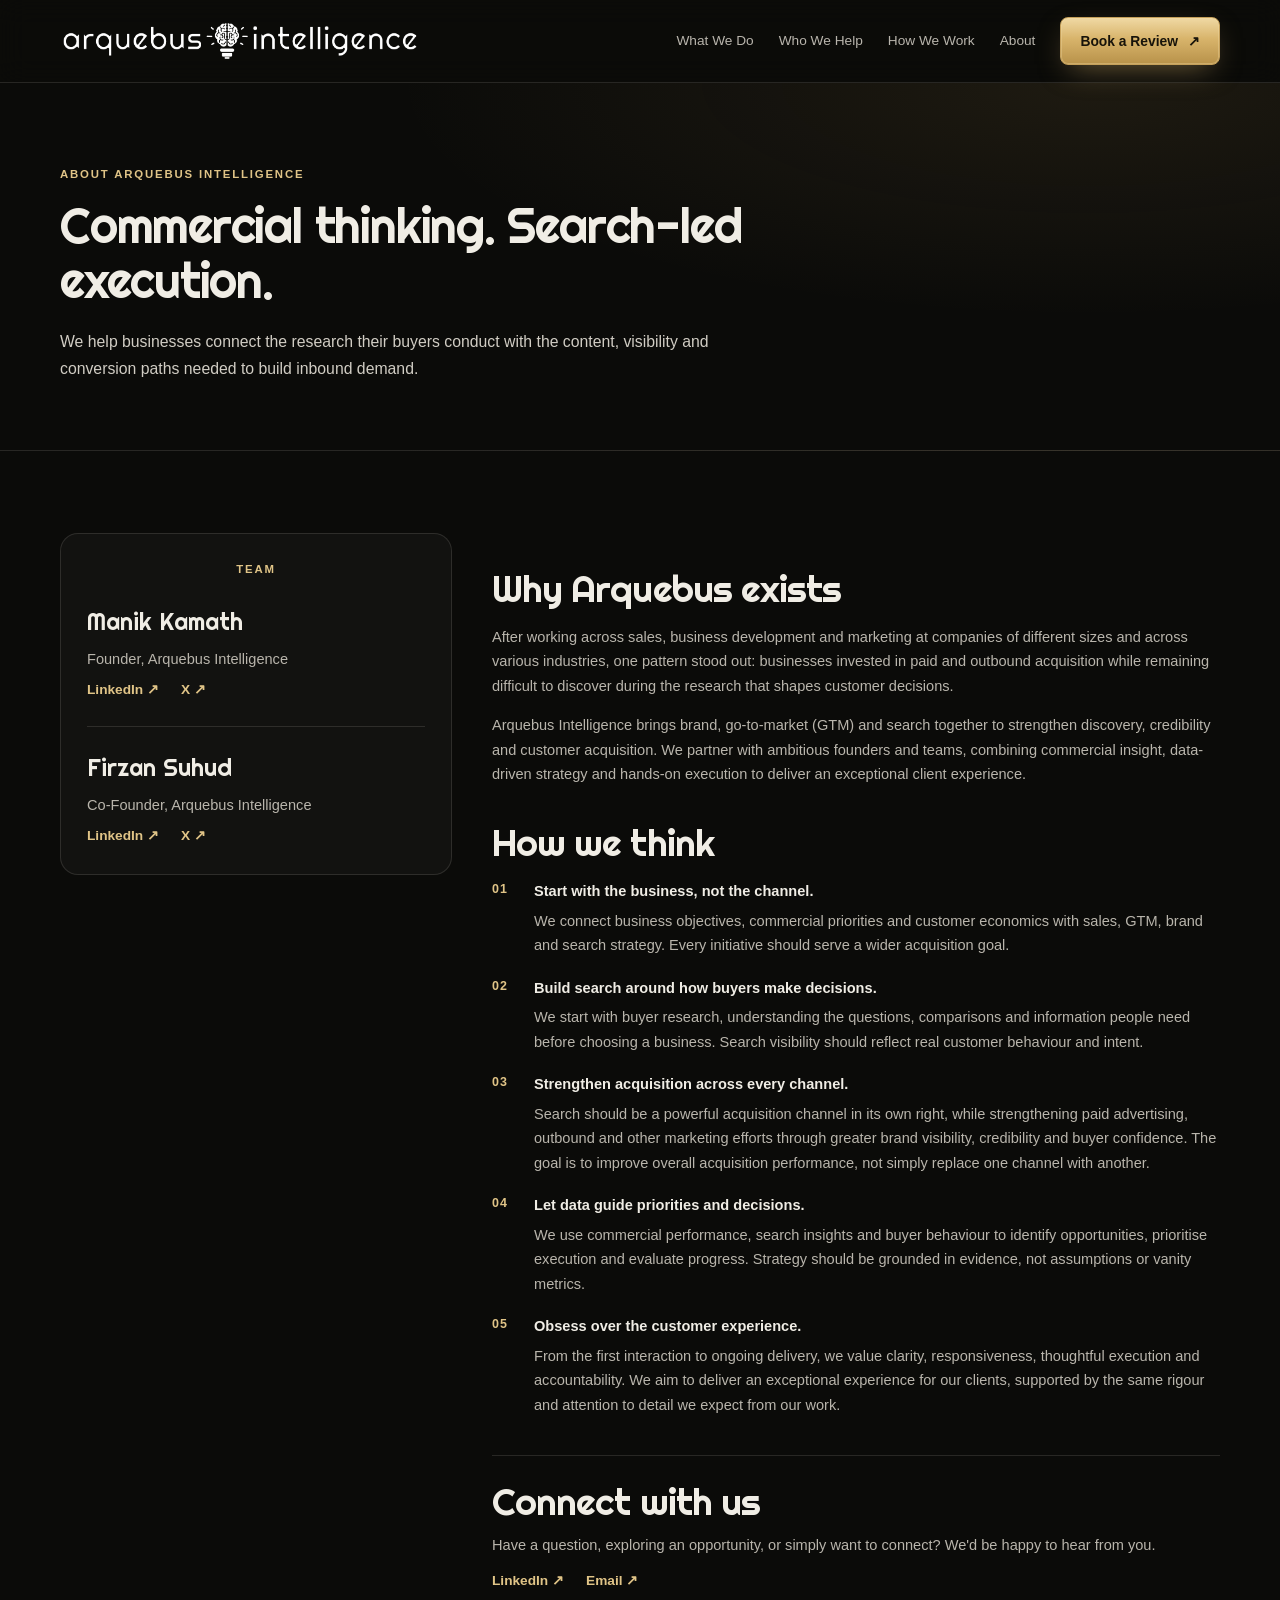
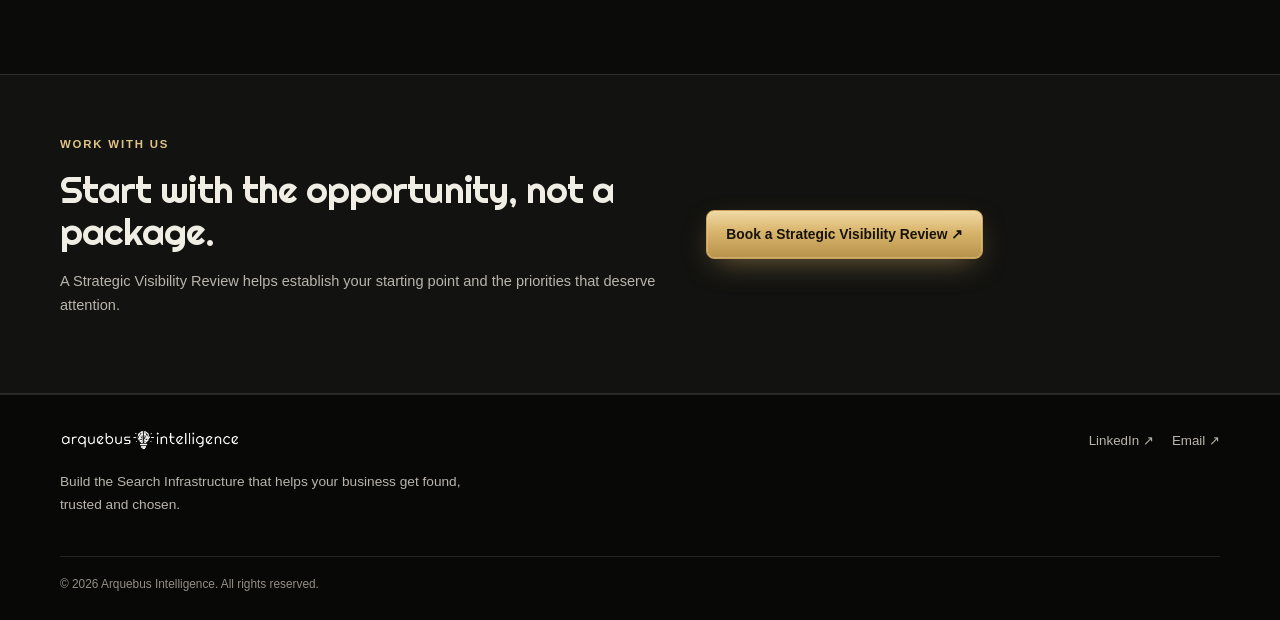
==== commit 35efb143: "Homepage animation update" ====
--- a/about/index.html
+++ b/about/index.html
@@ -94,10 +94,10 @@
 <header class="site-header"><div class="container nav">
 <a class="brand" href="/" aria-label="Arquebus Intelligence home"><img src="/arquebus_intelligence_logo_white.png" alt="Arquebus Intelligence" width="190" height="48"></a>
 <button class="nav-toggle" type="button" aria-expanded="false" aria-controls="primary-nav" aria-label="Open navigation">☰</button>
-<nav class="nav-links" id="primary-nav" aria-label="Primary navigation"><a href="/services/">What We Do</a><a href="/who-we-help/">Who We Help</a><a href="/how-we-work/">How We Work</a><a href="/about/">About</a><a class="button header-cta" href="/strategic-visibility-review/">Book a Review <span aria-hidden="true">↗</span></a></nav>
+<nav class="nav-links" id="primary-nav" aria-label="Primary navigation"><a href="/services/">What We Do</a><a href="/who-we-help/">Who We Help</a><a href="/how-we-work/">How We Work</a><a href="/about/">About</a><a class="button btn header-cta" href="/strategic-visibility-review/">Book a Review <span aria-hidden="true">↗</span></a></nav>
 </div></header><main id="main"><section class="page-hero"><div class="container"><p class="eyebrow">About Arquebus Intelligence</p><h1>Commercial thinking. Search-led execution.</h1><p class="lead">We help businesses connect the research their buyers conduct with the content, visibility and conversion paths needed to build inbound demand.</p></div></section>
 <section class="section"><div class="container about-row"><div class="about-card"><p class="eyebrow team-eyebrow">Team</p><div class="team-member"><div class="founder-name">Manik Kamath</div><p>Founder, Arquebus Intelligence</p><div class="team-social-links"><a class="text-link" href="https://www.linkedin.com/in/manikkamath/" target="_blank" rel="noopener noreferrer">LinkedIn ↗</a><a class="text-link" href="https://x.com/elcapitanmlb" target="_blank" rel="noopener noreferrer">X ↗</a></div></div><div class="team-member"><div class="founder-name">Firzan Suhud</div><p>Co-Founder, Arquebus Intelligence</p><div class="team-social-links"><a class="text-link" href="https://www.linkedin.com/in/firzan-suhud-401538267/" target="_blank" rel="noopener noreferrer">LinkedIn ↗</a><a class="text-link" href="https://x.com/firzan_suhud" target="_blank" rel="noopener noreferrer">X ↗</a></div></div></div><div class="prose"><h2>Why Arquebus exists</h2><p>After working across sales, business development and marketing at companies of different sizes and across various industries, one pattern stood out: businesses invested in paid and outbound acquisition while remaining difficult to discover during the research that shapes customer decisions.</p><p>Arquebus Intelligence brings brand, go-to-market (GTM) and search together to strengthen discovery, credibility and customer acquisition. We partner with ambitious founders and teams, combining commercial insight, data-driven strategy and hands-on execution to deliver an exceptional client experience.</p><h2>How we think</h2><ol class="about-principles"><li><strong>Start with the business, not the channel.</strong><span>We connect business objectives, commercial priorities and customer economics with sales, GTM, brand and search strategy. Every initiative should serve a wider acquisition goal.</span></li><li><strong>Build search around how buyers make decisions.</strong><span>We start with buyer research, understanding the questions, comparisons and information people need before choosing a business. Search visibility should reflect real customer behaviour and intent.</span></li><li><strong>Strengthen acquisition across every channel.</strong><span>Search should be a powerful acquisition channel in its own right, while strengthening paid advertising, outbound and other marketing efforts through greater brand visibility, credibility and buyer confidence. The goal is to improve overall acquisition performance, not simply replace one channel with another.</span></li><li><strong>Let data guide priorities and decisions.</strong><span>We use commercial performance, search insights and buyer behaviour to identify opportunities, prioritise execution and evaluate progress. Strategy should be grounded in evidence, not assumptions or vanity metrics.</span></li><li><strong>Obsess over the customer experience.</strong><span>From the first interaction to ongoing delivery, we value clarity, responsiveness, thoughtful execution and accountability. We aim to deliver an exceptional experience for our clients, supported by the same rigour and attention to detail we expect from our work.</span></li></ol><div class="connect-section"><h2>Connect with us</h2><p>Have a question, exploring an opportunity, or simply want to connect? We'd be happy to hear from you.</p><div class="connect-links"><a class="text-link" href="https://www.linkedin.com/company/arquebus-intelligence/posts/?viewAsMember=true" target="_blank" rel="noopener noreferrer">LinkedIn ↗</a><a class="text-link" href="mailto:manik@arquebusintelligence.com">Email ↗</a></div></div></div></div></section>
-<section class="section compact dark-panel"><div class="container split-cta"><div><p class="eyebrow">Work with us</p><h2>Start with the opportunity, not a package.</h2><p style="margin-top:16px">A Strategic Visibility Review helps establish your starting point and the priorities that deserve attention.</p></div><div><a class="button" href="/strategic-visibility-review/">Book a Strategic Visibility Review ↗</a></div></div></section></main><footer class="site-footer"><div class="container">
+<section class="section compact dark-panel"><div class="container split-cta"><div><p class="eyebrow">Work with us</p><h2>Start with the opportunity, not a package.</h2><p style="margin-top:16px">A Strategic Visibility Review helps establish your starting point and the priorities that deserve attention.</p></div><div><a class="button btn" href="/strategic-visibility-review/">Book a Strategic Visibility Review ↗</a></div></div></section></main><footer class="site-footer"><div class="container">
 <div class="footer-top"><div class="footer-brand"><a href="/" aria-label="Arquebus Intelligence home"><img src="/arquebus_intelligence_logo_white.png" alt="Arquebus Intelligence" width="180" height="45" loading="lazy"></a><p>Build the Search Infrastructure that helps your business get found, trusted and chosen.</p></div>
 <div class="footer-links" aria-label="Connect with Arquebus Intelligence"><a href="https://www.linkedin.com/company/arquebus-intelligence/posts/?viewAsMember=true" target="_blank" rel="noopener noreferrer">LinkedIn ↗</a><a href="mailto:manik@arquebusintelligence.com">Email ↗</a></div></div>
 <div class="footer-bottom"><span>© 2026 Arquebus Intelligence. All rights reserved.</span></div>
--- a/styles.css
+++ b/styles.css
@@ -367,3 +367,71 @@
 .connect-section{margin-top:38px;padding-top:25px;border-top:1px solid var(--line)}
 .connect-section h2{margin:0 0 10px}
 .connect-section p{margin:0 0 12px}
+
+
+/* V50: lightweight homepage hero enhancements */
+.hero{isolation:isolate}
+.hero>.spot{position:absolute;inset:0;z-index:0;pointer-events:none;opacity:0;transition:opacity .6s ease;
+  background:radial-gradient(520px circle at var(--mx,70%) var(--my,30%),rgba(216,180,107,.13),transparent 65%)}
+.hero.live>.spot{opacity:1}
+.hero-layout{position:relative;z-index:1;display:grid;grid-template-columns:minmax(0,1.12fr) minmax(300px,.88fr);gap:clamp(28px,5vw,68px);align-items:center}
+.hero-copy{min-width:0}
+.hero-copy>*{animation:hero-enter .55s ease both}
+.hero-copy>*:nth-child(2){animation-delay:.07s}
+.hero-copy>*:nth-child(3){animation-delay:.13s}
+.hero-copy>*:nth-child(4){animation-delay:.19s}
+.hero-copy>*:nth-child(5){animation-delay:.25s}
+.hero-copy>*:nth-child(6){animation-delay:.31s}
+@keyframes hero-enter{from{opacity:0;transform:translateY(10px)}to{opacity:1;transform:translateY(0)}}
+.visual{min-width:0;max-width:490px;width:100%;justify-self:end;animation:hero-enter .7s .18s ease both}
+.ai-demo-card{position:relative;border:1px solid rgba(243,238,227,.09);border-radius:18px;padding:22px;
+  background:linear-gradient(160deg,rgba(255,255,255,.055),rgba(255,255,255,.015));
+  box-shadow:0 40px 80px -30px rgba(0,0,0,.8),0 0 0 1px rgba(216,180,107,.06);backdrop-filter:blur(8px)}
+.ai-demo-question{display:flex;align-items:center;gap:10px;min-height:48px;font-size:14px;color:#f3eee3;padding:12px 14px;
+  border:1px solid rgba(243,238,227,.09);border-radius:10px;background:rgba(0,0,0,.35)}
+.ai-demo-question svg{width:16px;height:16px;color:#d8b46b;flex:none}
+.ai-demo-question span{min-height:21px}
+.ai-demo-caret{display:inline-block;width:1.5px;height:15px;background:#d8b46b;margin-left:2px;vertical-align:-2px;animation:ai-blink 1s steps(1) infinite}
+@keyframes ai-blink{50%{opacity:0}}
+.ai-demo-thinking{display:flex;gap:5px;height:18px;align-items:center;margin:22px 0 4px;opacity:0;transition:opacity .3s}
+.ai-demo-thinking.on{opacity:1}
+.ai-demo-thinking i{width:6px;height:6px;border-radius:50%;background:#d8b46b;animation:ai-dot 1s infinite}
+.ai-demo-thinking i:nth-child(2){animation-delay:.15s}.ai-demo-thinking i:nth-child(3){animation-delay:.3s}
+@keyframes ai-dot{50%{transform:translateY(-4px);opacity:.4}}
+.ai-demo-label{margin:22px 0 12px;font-size:11.5px;letter-spacing:.12em;text-transform:uppercase;color:#8b857a;font-weight:600}
+.ai-demo-row{display:flex;align-items:center;gap:12px;padding:13px 14px;border-radius:10px;font-size:14px;color:#a29c8f;border:1px solid transparent}
+.ai-demo-row+.ai-demo-row{margin-top:6px}
+.ai-demo-row .n{width:22px;height:22px;border-radius:6px;display:grid;place-items:center;font-size:11px;font-weight:600;background:rgba(255,255,255,.06);color:#a29c8f}
+.ai-demo-row .tag{margin-left:auto;font-size:11px;color:#d8b46b}
+.ai-demo-row.you{color:#f3eee3;background:linear-gradient(90deg,rgba(216,180,107,.14),rgba(216,180,107,.03));border-color:rgba(216,180,107,.4)}
+.ai-demo-row.you .n{background:#d8b46b;color:#17130a}
+.ai-demo-stage .ai-demo-label,.ai-demo-stage .ai-demo-row{opacity:0;transform:translateY(8px);transition:opacity .6s,transform .6s}
+.ai-demo-stage.show .ai-demo-label,.ai-demo-stage.show .ai-demo-row{opacity:1;transform:none}
+.ai-demo-stage.show .ai-demo-row:nth-child(2){transition-delay:.1s}
+.ai-demo-stage.show .ai-demo-row:nth-child(3){transition-delay:.35s}
+.ai-demo-stage.show .ai-demo-row:nth-child(4){transition-delay:.6s}
+.ai-demo-stage.show .dim1{opacity:.55}.ai-demo-stage.show .dim2{opacity:.35}
+
+/* Gold CTA finish shared across primary buttons */
+.btn{position:relative;overflow:hidden;background:linear-gradient(180deg,#f0d9a4,#d8b46b 45%,#b8924a);
+  color:#17130a;box-shadow:0 0 0 1px rgba(240,217,164,.35) inset,0 10px 30px -10px rgba(216,180,107,.55);
+  transition:transform .25s,box-shadow .25s}
+.btn::before{content:"";position:absolute;top:0;left:-60%;width:40%;height:100%;
+  background:linear-gradient(100deg,transparent,rgba(255,255,255,.45),transparent);
+  transform:skewX(-20deg);transition:left .7s;pointer-events:none}
+.btn:hover,.btn:focus-visible{transform:translateY(-2px);
+  box-shadow:0 0 0 1px rgba(240,217,164,.5) inset,0 16px 40px -10px rgba(216,180,107,.7)}
+.btn:hover::before,.btn:focus-visible::before{left:130%}
+.btn svg,.btn span[aria-hidden="true"]{transition:transform .25s}
+.btn:hover svg,.btn:focus-visible svg,.btn:hover span[aria-hidden="true"],.btn:focus-visible span[aria-hidden="true"]{transform:translate(2px,-2px)}
+@media(max-width:980px){.hero-layout{grid-template-columns:1fr;gap:34px}.visual{justify-self:start;max-width:560px}.hero-copy{width:100%}}
+@media(max-width:600px){.ai-demo-card{padding:17px}.visual{max-width:100%}}
+@media(prefers-reduced-motion:reduce){
+  .btn,.btn::before,.btn svg,.btn span[aria-hidden="true"],.hero>.spot,.ai-demo-caret,.ai-demo-thinking i{transition:none!important;animation:none!important}
+  .btn:hover{transform:none}
+  .hero-copy>*,.visual{animation:none!important}
+  .hero.live>.spot{opacity:0}
+  .ai-demo-thinking{display:none}
+  .ai-demo-stage .ai-demo-label,.ai-demo-stage .ai-demo-row{opacity:1;transform:none;transition:none}
+  .ai-demo-stage .dim1{opacity:.55}.ai-demo-stage .dim2{opacity:.35}
+}
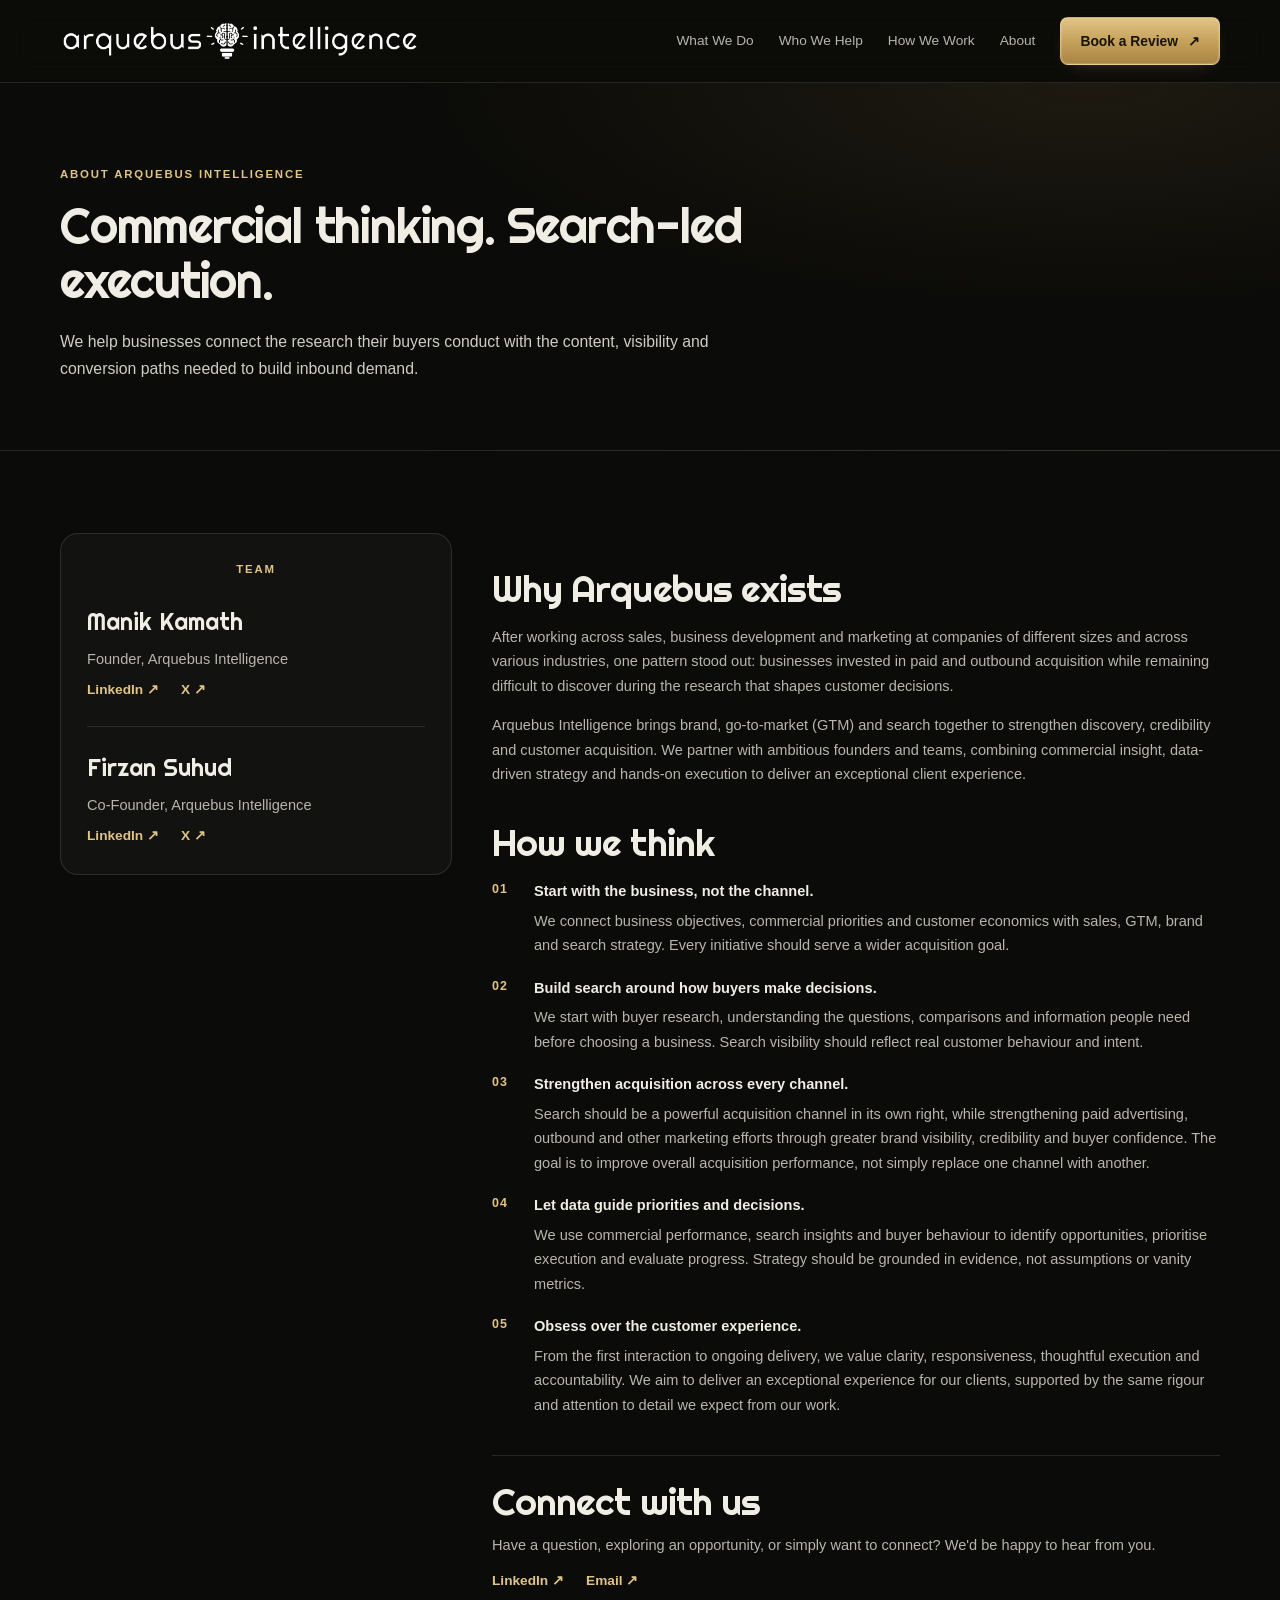
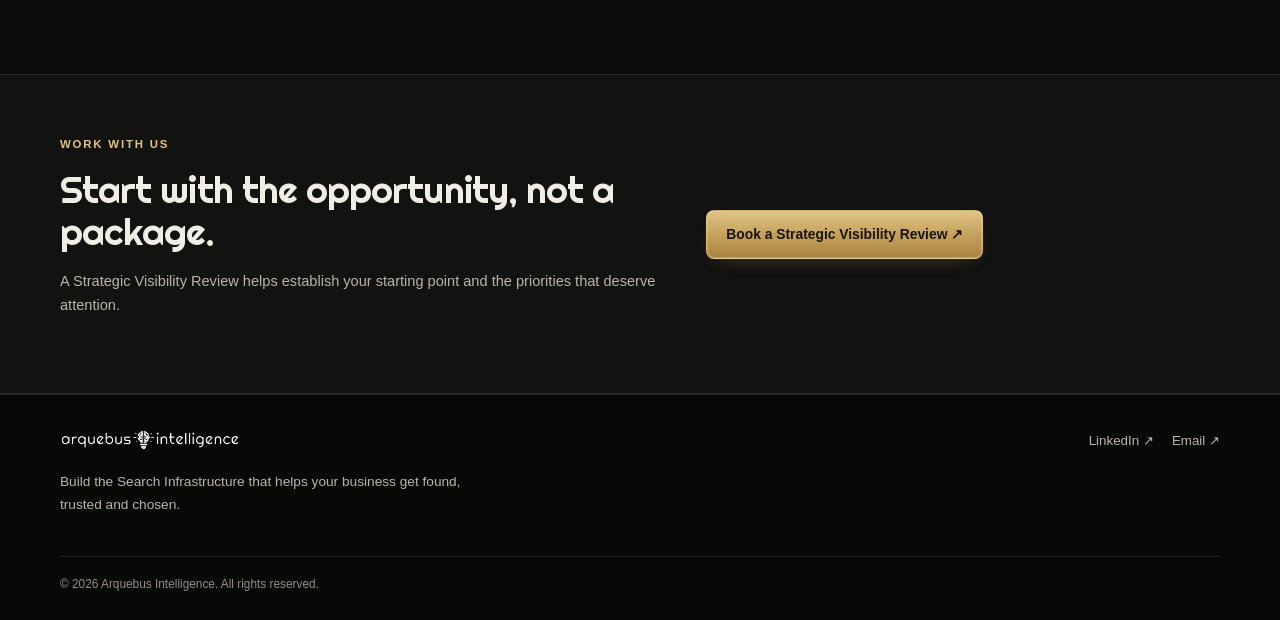
==== commit 02889fe2: "Site wide visual refinement" ====
--- a/about/index.html
+++ b/about/index.html
@@ -94,10 +94,10 @@
 <header class="site-header"><div class="container nav">
 <a class="brand" href="/" aria-label="Arquebus Intelligence home"><img src="/arquebus_intelligence_logo_white.png" alt="Arquebus Intelligence" width="190" height="48"></a>
 <button class="nav-toggle" type="button" aria-expanded="false" aria-controls="primary-nav" aria-label="Open navigation">☰</button>
-<nav class="nav-links" id="primary-nav" aria-label="Primary navigation"><a href="/services/">What We Do</a><a href="/who-we-help/">Who We Help</a><a href="/how-we-work/">How We Work</a><a href="/about/">About</a><a class="button btn header-cta" href="/strategic-visibility-review/">Book a Review <span aria-hidden="true">↗</span></a></nav>
+<nav class="nav-links" id="primary-nav" aria-label="Primary navigation"><a href="/services/">What We Do</a><a href="/who-we-help/">Who We Help</a><a href="/how-we-work/">How We Work</a><a href="/about/">About</a><a class="button header-cta" href="/strategic-visibility-review/">Book a Review <span aria-hidden="true">↗</span></a></nav>
 </div></header><main id="main"><section class="page-hero"><div class="container"><p class="eyebrow">About Arquebus Intelligence</p><h1>Commercial thinking. Search-led execution.</h1><p class="lead">We help businesses connect the research their buyers conduct with the content, visibility and conversion paths needed to build inbound demand.</p></div></section>
 <section class="section"><div class="container about-row"><div class="about-card"><p class="eyebrow team-eyebrow">Team</p><div class="team-member"><div class="founder-name">Manik Kamath</div><p>Founder, Arquebus Intelligence</p><div class="team-social-links"><a class="text-link" href="https://www.linkedin.com/in/manikkamath/" target="_blank" rel="noopener noreferrer">LinkedIn ↗</a><a class="text-link" href="https://x.com/elcapitanmlb" target="_blank" rel="noopener noreferrer">X ↗</a></div></div><div class="team-member"><div class="founder-name">Firzan Suhud</div><p>Co-Founder, Arquebus Intelligence</p><div class="team-social-links"><a class="text-link" href="https://www.linkedin.com/in/firzan-suhud-401538267/" target="_blank" rel="noopener noreferrer">LinkedIn ↗</a><a class="text-link" href="https://x.com/firzan_suhud" target="_blank" rel="noopener noreferrer">X ↗</a></div></div></div><div class="prose"><h2>Why Arquebus exists</h2><p>After working across sales, business development and marketing at companies of different sizes and across various industries, one pattern stood out: businesses invested in paid and outbound acquisition while remaining difficult to discover during the research that shapes customer decisions.</p><p>Arquebus Intelligence brings brand, go-to-market (GTM) and search together to strengthen discovery, credibility and customer acquisition. We partner with ambitious founders and teams, combining commercial insight, data-driven strategy and hands-on execution to deliver an exceptional client experience.</p><h2>How we think</h2><ol class="about-principles"><li><strong>Start with the business, not the channel.</strong><span>We connect business objectives, commercial priorities and customer economics with sales, GTM, brand and search strategy. Every initiative should serve a wider acquisition goal.</span></li><li><strong>Build search around how buyers make decisions.</strong><span>We start with buyer research, understanding the questions, comparisons and information people need before choosing a business. Search visibility should reflect real customer behaviour and intent.</span></li><li><strong>Strengthen acquisition across every channel.</strong><span>Search should be a powerful acquisition channel in its own right, while strengthening paid advertising, outbound and other marketing efforts through greater brand visibility, credibility and buyer confidence. The goal is to improve overall acquisition performance, not simply replace one channel with another.</span></li><li><strong>Let data guide priorities and decisions.</strong><span>We use commercial performance, search insights and buyer behaviour to identify opportunities, prioritise execution and evaluate progress. Strategy should be grounded in evidence, not assumptions or vanity metrics.</span></li><li><strong>Obsess over the customer experience.</strong><span>From the first interaction to ongoing delivery, we value clarity, responsiveness, thoughtful execution and accountability. We aim to deliver an exceptional experience for our clients, supported by the same rigour and attention to detail we expect from our work.</span></li></ol><div class="connect-section"><h2>Connect with us</h2><p>Have a question, exploring an opportunity, or simply want to connect? We'd be happy to hear from you.</p><div class="connect-links"><a class="text-link" href="https://www.linkedin.com/company/arquebus-intelligence/posts/?viewAsMember=true" target="_blank" rel="noopener noreferrer">LinkedIn ↗</a><a class="text-link" href="mailto:manik@arquebusintelligence.com">Email ↗</a></div></div></div></div></section>
-<section class="section compact dark-panel"><div class="container split-cta"><div><p class="eyebrow">Work with us</p><h2>Start with the opportunity, not a package.</h2><p style="margin-top:16px">A Strategic Visibility Review helps establish your starting point and the priorities that deserve attention.</p></div><div><a class="button btn" href="/strategic-visibility-review/">Book a Strategic Visibility Review ↗</a></div></div></section></main><footer class="site-footer"><div class="container">
+<section class="section compact dark-panel"><div class="container split-cta"><div><p class="eyebrow">Work with us</p><h2>Start with the opportunity, not a package.</h2><p style="margin-top:16px">A Strategic Visibility Review helps establish your starting point and the priorities that deserve attention.</p></div><div><a class="button" href="/strategic-visibility-review/">Book a Strategic Visibility Review ↗</a></div></div></section></main><footer class="site-footer"><div class="container">
 <div class="footer-top"><div class="footer-brand"><a href="/" aria-label="Arquebus Intelligence home"><img src="/arquebus_intelligence_logo_white.png" alt="Arquebus Intelligence" width="180" height="45" loading="lazy"></a><p>Build the Search Infrastructure that helps your business get found, trusted and chosen.</p></div>
 <div class="footer-links" aria-label="Connect with Arquebus Intelligence"><a href="https://www.linkedin.com/company/arquebus-intelligence/posts/?viewAsMember=true" target="_blank" rel="noopener noreferrer">LinkedIn ↗</a><a href="mailto:manik@arquebusintelligence.com">Email ↗</a></div></div>
 <div class="footer-bottom"><span>© 2026 Arquebus Intelligence. All rights reserved.</span></div>
@@ -106,4 +106,15 @@
 const toggle=document.querySelector('.nav-toggle');
 const links=document.querySelector('.nav-links');
 if(toggle&&links){toggle.addEventListener('click',()=>{const open=links.classList.toggle('open');toggle.setAttribute('aria-expanded',String(open));toggle.setAttribute('aria-label',open?'Close navigation':'Open navigation');toggle.textContent=open?'×':'☰';});links.querySelectorAll('a').forEach(a=>a.addEventListener('click',()=>{links.classList.remove('open');toggle.setAttribute('aria-expanded','false');toggle.textContent='☰';}));}
+</script><script>
+
+(function(){
+ const reduce=window.matchMedia('(prefers-reduced-motion: reduce)').matches;
+ const fine=window.matchMedia('(pointer: fine)').matches;
+ if(fine&&!reduce){const light=document.createElement('div');light.className='site-spotlight';light.setAttribute('aria-hidden','true');document.body.insertBefore(light,document.body.firstChild);let frame=0,x=0,y=0;document.addEventListener('pointermove',e=>{x=e.clientX;y=e.clientY;if(!frame)frame=requestAnimationFrame(()=>{document.documentElement.style.setProperty('--spot-x',x+'px');document.documentElement.style.setProperty('--spot-y',y+'px');document.body.classList.add('spotlight-live');frame=0})},{passive:true});document.addEventListener('pointerleave',()=>document.body.classList.remove('spotlight-live'),{passive:true})}
+ if(reduce||!('IntersectionObserver'in window))return;
+ const targets=document.querySelectorAll('.page-hero h1,.hero h1,.section-head,.section h2');if(!targets.length)return;targets.forEach(el=>el.classList.add('motion-reveal'));
+ const observer=new IntersectionObserver(entries=>entries.forEach(entry=>{if(entry.isIntersecting){entry.target.classList.add('is-visible');observer.unobserve(entry.target)}}),{threshold:.12,rootMargin:'0px 0px -24px 0px'});targets.forEach(el=>observer.observe(el));
+})();
+
 </script></body></html>
--- a/styles.css
+++ b/styles.css
@@ -369,69 +369,29 @@
 .connect-section p{margin:0 0 12px}
 
 
-/* V50: lightweight homepage hero enhancements */
-.hero{isolation:isolate}
-.hero>.spot{position:absolute;inset:0;z-index:0;pointer-events:none;opacity:0;transition:opacity .6s ease;
-  background:radial-gradient(520px circle at var(--mx,70%) var(--my,30%),rgba(216,180,107,.13),transparent 65%)}
-.hero.live>.spot{opacity:1}
-.hero-layout{position:relative;z-index:1;display:grid;grid-template-columns:minmax(0,1.12fr) minmax(300px,.88fr);gap:clamp(28px,5vw,68px);align-items:center}
-.hero-copy{min-width:0}
-.hero-copy>*{animation:hero-enter .55s ease both}
-.hero-copy>*:nth-child(2){animation-delay:.07s}
-.hero-copy>*:nth-child(3){animation-delay:.13s}
-.hero-copy>*:nth-child(4){animation-delay:.19s}
-.hero-copy>*:nth-child(5){animation-delay:.25s}
-.hero-copy>*:nth-child(6){animation-delay:.31s}
-@keyframes hero-enter{from{opacity:0;transform:translateY(10px)}to{opacity:1;transform:translateY(0)}}
-.visual{min-width:0;max-width:490px;width:100%;justify-self:end;animation:hero-enter .7s .18s ease both}
-.ai-demo-card{position:relative;border:1px solid rgba(243,238,227,.09);border-radius:18px;padding:22px;
-  background:linear-gradient(160deg,rgba(255,255,255,.055),rgba(255,255,255,.015));
-  box-shadow:0 40px 80px -30px rgba(0,0,0,.8),0 0 0 1px rgba(216,180,107,.06);backdrop-filter:blur(8px)}
-.ai-demo-question{display:flex;align-items:center;gap:10px;min-height:48px;font-size:14px;color:#f3eee3;padding:12px 14px;
-  border:1px solid rgba(243,238,227,.09);border-radius:10px;background:rgba(0,0,0,.35)}
-.ai-demo-question svg{width:16px;height:16px;color:#d8b46b;flex:none}
-.ai-demo-question span{min-height:21px}
-.ai-demo-caret{display:inline-block;width:1.5px;height:15px;background:#d8b46b;margin-left:2px;vertical-align:-2px;animation:ai-blink 1s steps(1) infinite}
-@keyframes ai-blink{50%{opacity:0}}
-.ai-demo-thinking{display:flex;gap:5px;height:18px;align-items:center;margin:22px 0 4px;opacity:0;transition:opacity .3s}
-.ai-demo-thinking.on{opacity:1}
-.ai-demo-thinking i{width:6px;height:6px;border-radius:50%;background:#d8b46b;animation:ai-dot 1s infinite}
-.ai-demo-thinking i:nth-child(2){animation-delay:.15s}.ai-demo-thinking i:nth-child(3){animation-delay:.3s}
-@keyframes ai-dot{50%{transform:translateY(-4px);opacity:.4}}
-.ai-demo-label{margin:22px 0 12px;font-size:11.5px;letter-spacing:.12em;text-transform:uppercase;color:#8b857a;font-weight:600}
-.ai-demo-row{display:flex;align-items:center;gap:12px;padding:13px 14px;border-radius:10px;font-size:14px;color:#a29c8f;border:1px solid transparent}
-.ai-demo-row+.ai-demo-row{margin-top:6px}
-.ai-demo-row .n{width:22px;height:22px;border-radius:6px;display:grid;place-items:center;font-size:11px;font-weight:600;background:rgba(255,255,255,.06);color:#a29c8f}
-.ai-demo-row .tag{margin-left:auto;font-size:11px;color:#d8b46b}
-.ai-demo-row.you{color:#f3eee3;background:linear-gradient(90deg,rgba(216,180,107,.14),rgba(216,180,107,.03));border-color:rgba(216,180,107,.4)}
-.ai-demo-row.you .n{background:#d8b46b;color:#17130a}
-.ai-demo-stage .ai-demo-label,.ai-demo-stage .ai-demo-row{opacity:0;transform:translateY(8px);transition:opacity .6s,transform .6s}
-.ai-demo-stage.show .ai-demo-label,.ai-demo-stage.show .ai-demo-row{opacity:1;transform:none}
-.ai-demo-stage.show .ai-demo-row:nth-child(2){transition-delay:.1s}
-.ai-demo-stage.show .ai-demo-row:nth-child(3){transition-delay:.35s}
-.ai-demo-stage.show .ai-demo-row:nth-child(4){transition-delay:.6s}
-.ai-demo-stage.show .dim1{opacity:.55}.ai-demo-stage.show .dim2{opacity:.35}
-
-/* Gold CTA finish shared across primary buttons */
-.btn{position:relative;overflow:hidden;background:linear-gradient(180deg,#f0d9a4,#d8b46b 45%,#b8924a);
-  color:#17130a;box-shadow:0 0 0 1px rgba(240,217,164,.35) inset,0 10px 30px -10px rgba(216,180,107,.55);
-  transition:transform .25s,box-shadow .25s}
-.btn::before{content:"";position:absolute;top:0;left:-60%;width:40%;height:100%;
-  background:linear-gradient(100deg,transparent,rgba(255,255,255,.45),transparent);
-  transform:skewX(-20deg);transition:left .7s;pointer-events:none}
-.btn:hover,.btn:focus-visible{transform:translateY(-2px);
-  box-shadow:0 0 0 1px rgba(240,217,164,.5) inset,0 16px 40px -10px rgba(216,180,107,.7)}
-.btn:hover::before,.btn:focus-visible::before{left:130%}
-.btn svg,.btn span[aria-hidden="true"]{transition:transform .25s}
-.btn:hover svg,.btn:focus-visible svg,.btn:hover span[aria-hidden="true"],.btn:focus-visible span[aria-hidden="true"]{transform:translate(2px,-2px)}
-@media(max-width:980px){.hero-layout{grid-template-columns:1fr;gap:34px}.visual{justify-self:start;max-width:560px}.hero-copy{width:100%}}
-@media(max-width:600px){.ai-demo-card{padding:17px}.visual{max-width:100%}}
-@media(prefers-reduced-motion:reduce){
-  .btn,.btn::before,.btn svg,.btn span[aria-hidden="true"],.hero>.spot,.ai-demo-caret,.ai-demo-thinking i{transition:none!important;animation:none!important}
-  .btn:hover{transform:none}
-  .hero-copy>*,.visual{animation:none!important}
-  .hero.live>.spot{opacity:0}
-  .ai-demo-thinking{display:none}
-  .ai-demo-stage .ai-demo-label,.ai-demo-stage .ai-demo-row{opacity:1;transform:none;transition:none}
-  .ai-demo-stage .dim1{opacity:.55}.ai-demo-stage .dim2{opacity:.35}
-}
+/* V51 visual refinement: subtle site-wide ambient cursor light */
+.site-spotlight{position:fixed;inset:0;z-index:0;pointer-events:none;opacity:0;transition:opacity .45s ease;background:radial-gradient(300px circle at var(--spot-x,50vw) var(--spot-y,40vh),rgba(197,160,90,.075),transparent 72%)}
+body.spotlight-live .site-spotlight{opacity:1}
+body>header,body>main,body>footer{position:relative;z-index:1}
+/* Homepage-only faint architectural grid */
+.hero:before{display:none}
+.hero:after{content:"";position:absolute;inset:0;z-index:0;pointer-events:none;opacity:.22;background-image:linear-gradient(to right,rgba(240,237,229,.055) 1px,transparent 1px),linear-gradient(to bottom,rgba(240,237,229,.055) 1px,transparent 1px);background-size:120px 120px;background-position:center top}
+.hero-content{position:relative;z-index:1}
+/* Premium gold CTA treatment; preserve existing dimensions */
+.button:not(.secondary){position:relative;isolation:isolate;overflow:hidden;background:linear-gradient(180deg,var(--gold-light),var(--gold) 52%,#a98543);color:#17130a;border-color:rgba(240,217,164,.5);box-shadow:inset 0 0 0 1px rgba(240,217,164,.24),0 7px 20px -12px rgba(197,160,90,.48);transition:transform .22s ease,box-shadow .22s ease,filter .22s ease}
+.button:not(.secondary):before{content:"";position:absolute;top:0;left:-65%;width:38%;height:100%;z-index:0;pointer-events:none;background:linear-gradient(100deg,transparent,rgba(255,255,255,.3),transparent);transform:skewX(-20deg);transition:left .65s ease}
+.button:not(.secondary)>*{position:relative;z-index:1}
+.button:not(.secondary):hover,.button:not(.secondary):focus-visible{transform:translateY(-1px);box-shadow:inset 0 0 0 1px rgba(240,217,164,.38),0 10px 26px -12px rgba(197,160,90,.58);filter:saturate(1.04)}
+.button:not(.secondary):hover:before,.button:not(.secondary):focus-visible:before{left:130%}
+.button span[aria-hidden="true"]{display:inline-block;transition:transform .22s ease}
+.button:hover span[aria-hidden="true"],.button:focus-visible span[aria-hidden="true"]{transform:translate(1px,-1px)}
+.button.secondary{transition:color .2s ease,border-color .2s ease,background .2s ease}
+.nav-links a:not(.button),.footer-links a,.text-link{transition:color .2s ease,opacity .2s ease}
+.nav-links a:not(.button){position:relative}
+.nav-links a:not(.button):after{content:"";position:absolute;left:0;right:100%;bottom:-5px;height:1px;background:var(--gold-light);transition:right .2s ease}
+.nav-links a:not(.button):hover:after,.nav-links a:not(.button):focus-visible:after{right:0}
+.text-link:hover{opacity:.88}
+.motion-reveal{opacity:0;transform:translateY(6px);transition:opacity .48s ease,transform .48s ease}
+.motion-reveal.is-visible{opacity:1;transform:none}
+@media(max-width:850px){.hero:after{background-size:100px 100px;opacity:.16}}
+@media(prefers-reduced-motion:reduce){.site-spotlight{display:none!important}.button:not(.secondary),.button:not(.secondary):before,.button span[aria-hidden="true"],.nav-links a:not(.button):after,.motion-reveal{transition:none!important;animation:none!important}.button:not(.secondary):hover,.button:not(.secondary):focus-visible{transform:none}.motion-reveal{opacity:1;transform:none}}
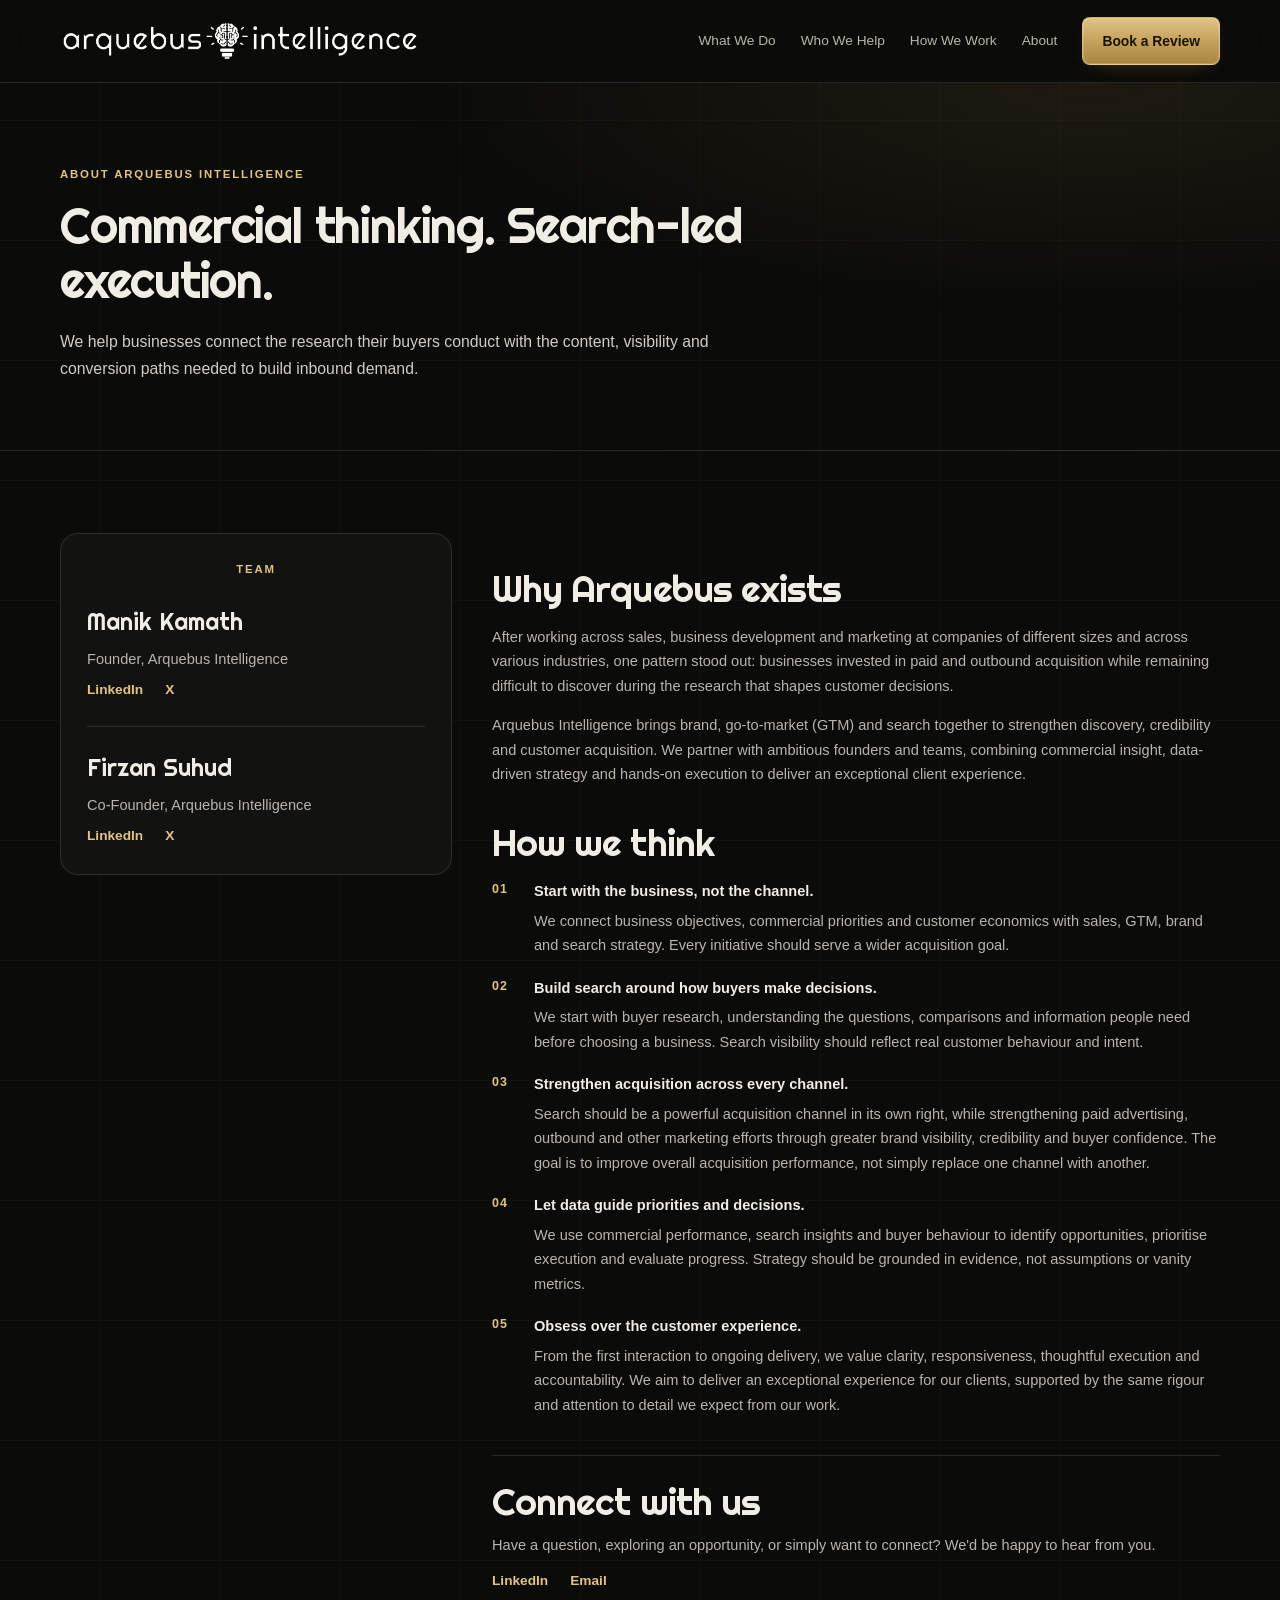
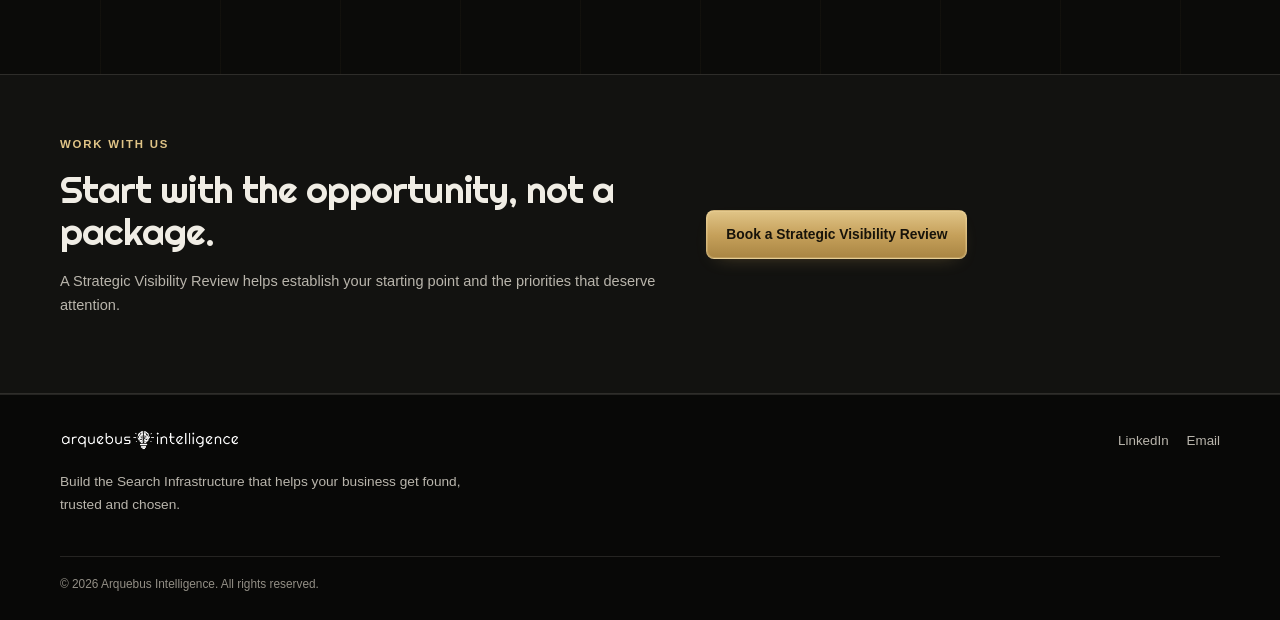
==== commit 3b258abe: "Hyperlink arrows removed across site" ====
--- a/about/index.html
+++ b/about/index.html
@@ -94,12 +94,12 @@
 <header class="site-header"><div class="container nav">
 <a class="brand" href="/" aria-label="Arquebus Intelligence home"><img src="/arquebus_intelligence_logo_white.png" alt="Arquebus Intelligence" width="190" height="48"></a>
 <button class="nav-toggle" type="button" aria-expanded="false" aria-controls="primary-nav" aria-label="Open navigation">☰</button>
-<nav class="nav-links" id="primary-nav" aria-label="Primary navigation"><a href="/services/">What We Do</a><a href="/who-we-help/">Who We Help</a><a href="/how-we-work/">How We Work</a><a href="/about/">About</a><a class="button header-cta" href="/strategic-visibility-review/">Book a Review <span aria-hidden="true">↗</span></a></nav>
+<nav class="nav-links" id="primary-nav" aria-label="Primary navigation"><a href="/services/">What We Do</a><a href="/who-we-help/">Who We Help</a><a href="/how-we-work/">How We Work</a><a href="/about/">About</a><a class="button header-cta" href="/strategic-visibility-review/">Book a Review</a></nav>
 </div></header><main id="main"><section class="page-hero"><div class="container"><p class="eyebrow">About Arquebus Intelligence</p><h1>Commercial thinking. Search-led execution.</h1><p class="lead">We help businesses connect the research their buyers conduct with the content, visibility and conversion paths needed to build inbound demand.</p></div></section>
-<section class="section"><div class="container about-row"><div class="about-card"><p class="eyebrow team-eyebrow">Team</p><div class="team-member"><div class="founder-name">Manik Kamath</div><p>Founder, Arquebus Intelligence</p><div class="team-social-links"><a class="text-link" href="https://www.linkedin.com/in/manikkamath/" target="_blank" rel="noopener noreferrer">LinkedIn ↗</a><a class="text-link" href="https://x.com/elcapitanmlb" target="_blank" rel="noopener noreferrer">X ↗</a></div></div><div class="team-member"><div class="founder-name">Firzan Suhud</div><p>Co-Founder, Arquebus Intelligence</p><div class="team-social-links"><a class="text-link" href="https://www.linkedin.com/in/firzan-suhud-401538267/" target="_blank" rel="noopener noreferrer">LinkedIn ↗</a><a class="text-link" href="https://x.com/firzan_suhud" target="_blank" rel="noopener noreferrer">X ↗</a></div></div></div><div class="prose"><h2>Why Arquebus exists</h2><p>After working across sales, business development and marketing at companies of different sizes and across various industries, one pattern stood out: businesses invested in paid and outbound acquisition while remaining difficult to discover during the research that shapes customer decisions.</p><p>Arquebus Intelligence brings brand, go-to-market (GTM) and search together to strengthen discovery, credibility and customer acquisition. We partner with ambitious founders and teams, combining commercial insight, data-driven strategy and hands-on execution to deliver an exceptional client experience.</p><h2>How we think</h2><ol class="about-principles"><li><strong>Start with the business, not the channel.</strong><span>We connect business objectives, commercial priorities and customer economics with sales, GTM, brand and search strategy. Every initiative should serve a wider acquisition goal.</span></li><li><strong>Build search around how buyers make decisions.</strong><span>We start with buyer research, understanding the questions, comparisons and information people need before choosing a business. Search visibility should reflect real customer behaviour and intent.</span></li><li><strong>Strengthen acquisition across every channel.</strong><span>Search should be a powerful acquisition channel in its own right, while strengthening paid advertising, outbound and other marketing efforts through greater brand visibility, credibility and buyer confidence. The goal is to improve overall acquisition performance, not simply replace one channel with another.</span></li><li><strong>Let data guide priorities and decisions.</strong><span>We use commercial performance, search insights and buyer behaviour to identify opportunities, prioritise execution and evaluate progress. Strategy should be grounded in evidence, not assumptions or vanity metrics.</span></li><li><strong>Obsess over the customer experience.</strong><span>From the first interaction to ongoing delivery, we value clarity, responsiveness, thoughtful execution and accountability. We aim to deliver an exceptional experience for our clients, supported by the same rigour and attention to detail we expect from our work.</span></li></ol><div class="connect-section"><h2>Connect with us</h2><p>Have a question, exploring an opportunity, or simply want to connect? We'd be happy to hear from you.</p><div class="connect-links"><a class="text-link" href="https://www.linkedin.com/company/arquebus-intelligence/posts/?viewAsMember=true" target="_blank" rel="noopener noreferrer">LinkedIn ↗</a><a class="text-link" href="mailto:manik@arquebusintelligence.com">Email ↗</a></div></div></div></div></section>
-<section class="section compact dark-panel"><div class="container split-cta"><div><p class="eyebrow">Work with us</p><h2>Start with the opportunity, not a package.</h2><p style="margin-top:16px">A Strategic Visibility Review helps establish your starting point and the priorities that deserve attention.</p></div><div><a class="button" href="/strategic-visibility-review/">Book a Strategic Visibility Review ↗</a></div></div></section></main><footer class="site-footer"><div class="container">
+<section class="section"><div class="container about-row"><div class="about-card"><p class="eyebrow team-eyebrow">Team</p><div class="team-member"><div class="founder-name">Manik Kamath</div><p>Founder, Arquebus Intelligence</p><div class="team-social-links"><a class="text-link" href="https://www.linkedin.com/in/manikkamath/" target="_blank" rel="noopener noreferrer">LinkedIn</a><a class="text-link" href="https://x.com/elcapitanmlb" target="_blank" rel="noopener noreferrer">X</a></div></div><div class="team-member"><div class="founder-name">Firzan Suhud</div><p>Co-Founder, Arquebus Intelligence</p><div class="team-social-links"><a class="text-link" href="https://www.linkedin.com/in/firzan-suhud-401538267/" target="_blank" rel="noopener noreferrer">LinkedIn</a><a class="text-link" href="https://x.com/firzan_suhud" target="_blank" rel="noopener noreferrer">X</a></div></div></div><div class="prose"><h2>Why Arquebus exists</h2><p>After working across sales, business development and marketing at companies of different sizes and across various industries, one pattern stood out: businesses invested in paid and outbound acquisition while remaining difficult to discover during the research that shapes customer decisions.</p><p>Arquebus Intelligence brings brand, go-to-market (GTM) and search together to strengthen discovery, credibility and customer acquisition. We partner with ambitious founders and teams, combining commercial insight, data-driven strategy and hands-on execution to deliver an exceptional client experience.</p><h2>How we think</h2><ol class="about-principles"><li><strong>Start with the business, not the channel.</strong><span>We connect business objectives, commercial priorities and customer economics with sales, GTM, brand and search strategy. Every initiative should serve a wider acquisition goal.</span></li><li><strong>Build search around how buyers make decisions.</strong><span>We start with buyer research, understanding the questions, comparisons and information people need before choosing a business. Search visibility should reflect real customer behaviour and intent.</span></li><li><strong>Strengthen acquisition across every channel.</strong><span>Search should be a powerful acquisition channel in its own right, while strengthening paid advertising, outbound and other marketing efforts through greater brand visibility, credibility and buyer confidence. The goal is to improve overall acquisition performance, not simply replace one channel with another.</span></li><li><strong>Let data guide priorities and decisions.</strong><span>We use commercial performance, search insights and buyer behaviour to identify opportunities, prioritise execution and evaluate progress. Strategy should be grounded in evidence, not assumptions or vanity metrics.</span></li><li><strong>Obsess over the customer experience.</strong><span>From the first interaction to ongoing delivery, we value clarity, responsiveness, thoughtful execution and accountability. We aim to deliver an exceptional experience for our clients, supported by the same rigour and attention to detail we expect from our work.</span></li></ol><div class="connect-section"><h2>Connect with us</h2><p>Have a question, exploring an opportunity, or simply want to connect? We'd be happy to hear from you.</p><div class="connect-links"><a class="text-link" href="https://www.linkedin.com/company/arquebus-intelligence/posts/?viewAsMember=true" target="_blank" rel="noopener noreferrer">LinkedIn</a><a class="text-link" href="mailto:manik@arquebusintelligence.com">Email</a></div></div></div></div></section>
+<section class="section compact dark-panel"><div class="container split-cta"><div><p class="eyebrow">Work with us</p><h2>Start with the opportunity, not a package.</h2><p style="margin-top:16px">A Strategic Visibility Review helps establish your starting point and the priorities that deserve attention.</p></div><div><a class="button" href="/strategic-visibility-review/">Book a Strategic Visibility Review</a></div></div></section></main><footer class="site-footer"><div class="container">
 <div class="footer-top"><div class="footer-brand"><a href="/" aria-label="Arquebus Intelligence home"><img src="/arquebus_intelligence_logo_white.png" alt="Arquebus Intelligence" width="180" height="45" loading="lazy"></a><p>Build the Search Infrastructure that helps your business get found, trusted and chosen.</p></div>
-<div class="footer-links" aria-label="Connect with Arquebus Intelligence"><a href="https://www.linkedin.com/company/arquebus-intelligence/posts/?viewAsMember=true" target="_blank" rel="noopener noreferrer">LinkedIn ↗</a><a href="mailto:manik@arquebusintelligence.com">Email ↗</a></div></div>
+<div class="footer-links" aria-label="Connect with Arquebus Intelligence"><a href="https://www.linkedin.com/company/arquebus-intelligence/posts/?viewAsMember=true" target="_blank" rel="noopener noreferrer">LinkedIn</a><a href="mailto:manik@arquebusintelligence.com">Email</a></div></div>
 <div class="footer-bottom"><span>© 2026 Arquebus Intelligence. All rights reserved.</span></div>
 </div></footer>
 <script>
--- a/styles.css
+++ b/styles.css
@@ -373,9 +373,8 @@
 .site-spotlight{position:fixed;inset:0;z-index:0;pointer-events:none;opacity:0;transition:opacity .45s ease;background:radial-gradient(300px circle at var(--spot-x,50vw) var(--spot-y,40vh),rgba(197,160,90,.075),transparent 72%)}
 body.spotlight-live .site-spotlight{opacity:1}
 body>header,body>main,body>footer{position:relative;z-index:1}
-/* Homepage-only faint architectural grid */
-.hero:before{display:none}
-.hero:after{content:"";position:absolute;inset:0;z-index:0;pointer-events:none;opacity:.22;background-image:linear-gradient(to right,rgba(240,237,229,.055) 1px,transparent 1px),linear-gradient(to bottom,rgba(240,237,229,.055) 1px,transparent 1px);background-size:120px 120px;background-position:center top}
+/* A single, consistent architectural grid is applied to the site background below. */
+.hero:before,.hero:after{display:none!important}
 .hero-content{position:relative;z-index:1}
 /* Premium gold CTA treatment; preserve existing dimensions */
 .button:not(.secondary){position:relative;isolation:isolate;overflow:hidden;background:linear-gradient(180deg,var(--gold-light),var(--gold) 52%,#a98543);color:#17130a;border-color:rgba(240,217,164,.5);box-shadow:inset 0 0 0 1px rgba(240,217,164,.24),0 7px 20px -12px rgba(197,160,90,.48);transition:transform .22s ease,box-shadow .22s ease,filter .22s ease}
@@ -393,5 +392,47 @@
 .text-link:hover{opacity:.88}
 .motion-reveal{opacity:0;transform:translateY(6px);transition:opacity .48s ease,transform .48s ease}
 .motion-reveal.is-visible{opacity:1;transform:none}
-@media(max-width:850px){.hero:after{background-size:100px 100px;opacity:.16}}
 @media(prefers-reduced-motion:reduce){.site-spotlight{display:none!important}.button:not(.secondary),.button:not(.secondary):before,.button span[aria-hidden="true"],.nav-links a:not(.button):after,.motion-reveal{transition:none!important;animation:none!important}.button:not(.secondary):hover,.button:not(.secondary):focus-visible{transform:none}.motion-reveal{opacity:1;transform:none}}
+
+/* Homepage AI visibility demonstration */
+.hero-layout{display:grid;grid-template-columns:minmax(0,1.12fr) minmax(360px,.88fr);gap:64px;align-items:center;position:relative;z-index:1}
+.hero-layout .hero-content{min-width:0}
+.ai-demo{width:100%;max-width:520px;justify-self:end;position:relative;z-index:1}
+.ai-demo-card{position:relative;border:1px solid rgba(243,238,227,.09);border-radius:18px;padding:22px;background:linear-gradient(160deg,rgba(255,255,255,.055),rgba(255,255,255,.015));box-shadow:0 30px 65px -34px rgba(0,0,0,.78),0 0 0 1px rgba(216,180,107,.045);backdrop-filter:blur(6px)}
+.ai-demo-question{display:flex;align-items:center;gap:10px;min-height:52px;padding:12px 14px;border:1px solid rgba(243,238,227,.09);border-radius:10px;background:rgba(0,0,0,.35);font-size:.9rem;color:#f3eee3}
+.ai-demo-question svg{width:16px;height:16px;flex:none;color:var(--gold-light)}
+.ai-demo-typed{min-height:21px}
+.ai-demo-caret{display:inline-block;width:1.5px;height:15px;background:var(--gold-light);margin-left:1px;animation:ai-caret-blink 1s steps(1) infinite}
+@keyframes ai-caret-blink{50%{opacity:0}}
+.ai-demo-thinking{display:flex;gap:5px;height:18px;align-items:center;margin:22px 0 4px;opacity:0;transition:opacity .25s}
+.ai-demo-thinking.on{opacity:1}
+.ai-demo-thinking i{width:6px;height:6px;border-radius:50%;background:var(--gold-light);animation:ai-thinking-dot 1s infinite}
+.ai-demo-thinking i:nth-child(2){animation-delay:.15s}.ai-demo-thinking i:nth-child(3){animation-delay:.3s}
+@keyframes ai-thinking-dot{50%{transform:translateY(-3px);opacity:.45}}
+.ai-demo-label{margin:22px 0 12px;font-size:.7rem;letter-spacing:.15em;text-transform:uppercase;color:var(--muted);font-weight:600}
+.ai-demo-row{display:flex;align-items:center;gap:12px;padding:13px 14px;border-radius:10px;font-size:.9rem;color:#a29c8f;border:1px solid transparent}
+.ai-demo-row+.ai-demo-row{margin-top:6px}
+.ai-demo-number{width:22px;height:22px;border-radius:6px;display:grid;place-items:center;font-size:11px;font-weight:600;background:rgba(255,255,255,.06);color:#a29c8f;flex:none}
+.ai-demo-tag{margin-left:auto;font-size:11px;color:var(--gold-light)}
+.ai-demo-stage .ai-demo-label,.ai-demo-stage .ai-demo-row{opacity:0;transform:translateY(7px);transition:opacity .45s ease,transform .45s ease}
+.ai-demo-stage.show .ai-demo-label,.ai-demo-stage.show .ai-demo-row{opacity:1;transform:none}
+.ai-demo-stage.show .ai-demo-row:nth-of-type(1){transition-delay:.08s}
+.ai-demo-stage.show .ai-demo-row:nth-of-type(2){transition-delay:.25s}
+.ai-demo-stage.show .ai-demo-row:nth-of-type(3){transition-delay:.42s}
+.ai-demo-stage.show .ai-demo-dim1{opacity:.55}.ai-demo-stage.show .ai-demo-dim2{opacity:.35}
+.ai-demo-row.ai-demo-you{color:#f3eee3;background:linear-gradient(90deg,rgba(216,180,107,.14),rgba(216,180,107,.03));border-color:rgba(216,180,107,.4)}
+.ai-demo-you .ai-demo-number{background:var(--gold-light);color:#17130a}
+@media(max-width:980px){.hero-layout{grid-template-columns:1fr;gap:36px}.ai-demo{justify-self:start;max-width:600px;width:100%}.hero-layout .hero-content{max-width:850px}}
+@media(max-width:560px){.ai-demo-card{padding:16px}.ai-demo-row{font-size:.82rem;padding:11px 10px}.ai-demo-label{font-size:.64rem}}
+@media(prefers-reduced-motion:reduce){.ai-demo-caret,.ai-demo-thinking i{animation:none!important}.ai-demo-thinking{display:none}.ai-demo-stage .ai-demo-label,.ai-demo-stage .ai-demo-row{opacity:1;transform:none;transition:none}}
+
+
+/* Subtle architectural grid: shared background across all pages */
+body{
+  background-color:var(--bg);
+  background-image:
+    linear-gradient(rgba(216,180,107,.035) 1px, transparent 1px),
+    linear-gradient(90deg, rgba(216,180,107,.035) 1px, transparent 1px);
+  background-size:120px 120px;
+  background-position:center top;
+}
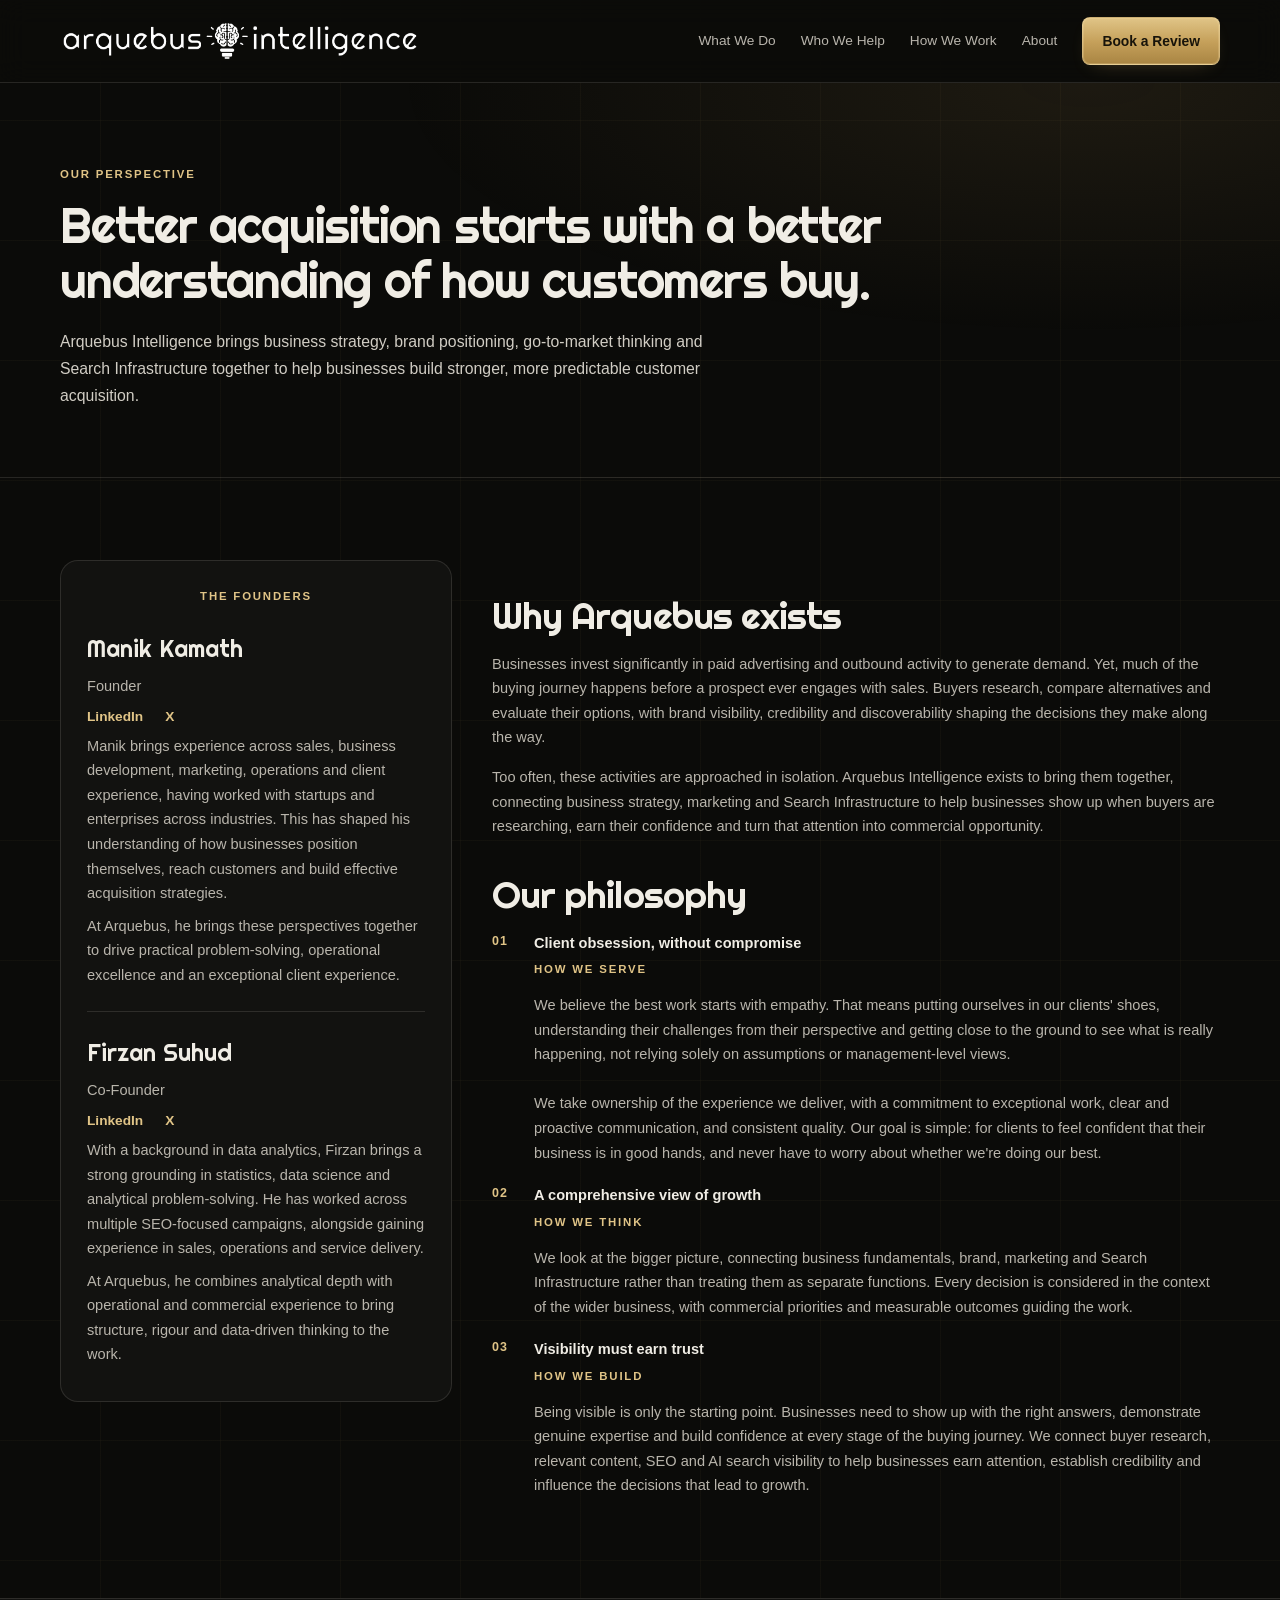
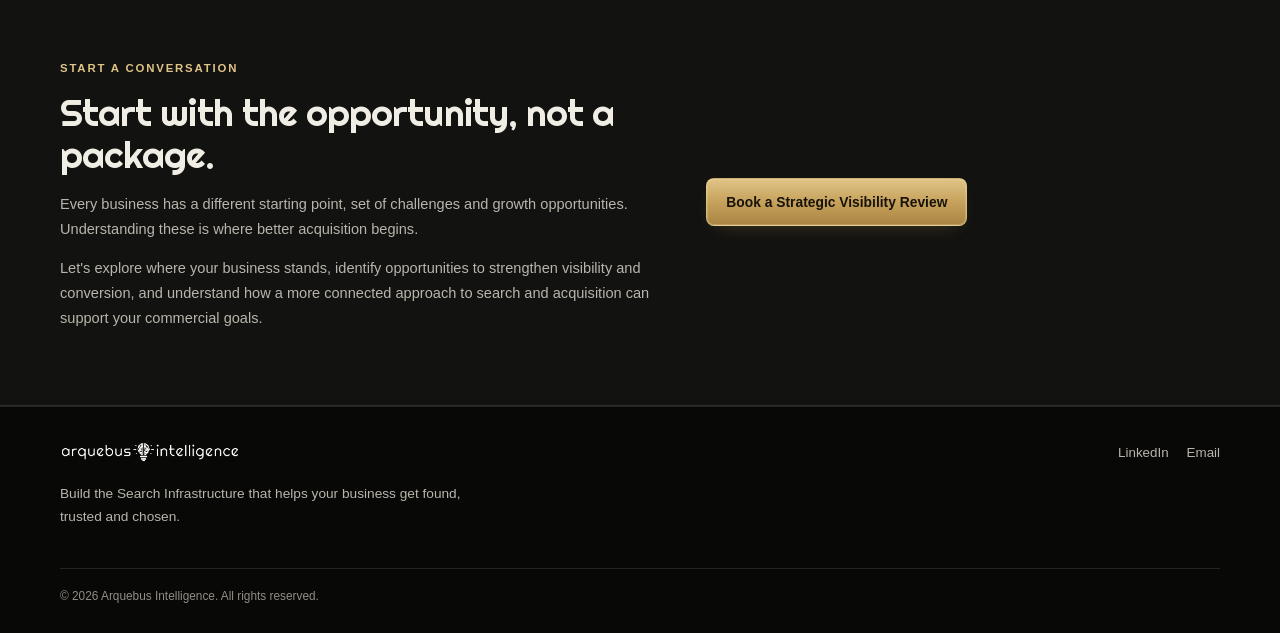
==== commit 66d5be85: "Update about us page Updated content on the about us page" ====
--- a/about/index.html
+++ b/about/index.html
@@ -4,8 +4,8 @@
   <meta charset="utf-8">
   <meta name="viewport" content="width=device-width, initial-scale=1">
   <meta name="google-site-verification" content="BUTrSLzyXpjo1iDIC3saBx_FAhi9yW1CzKXiQrqh_Y4">
-  <title>About Arquebus Intelligence | Team &amp; Approach</title>
-  <meta name="description" content="Meet the team behind Arquebus Intelligence and learn how we connect business strategy, brand, sales and search to improve customer acquisition.">
+  <title>About Arquebus Intelligence | Search Infrastructure &amp; GTM Strategy</title>
+  <meta name="description" content="Meet the team behind Arquebus Intelligence. Discover our approach to GTM-aligned Search Infrastructure, brand visibility and customer acquisition across inbound, paid and outbound channels.">
   <meta name="robots" content="index,follow,max-snippet:-1,max-image-preview:large,max-video-preview:-1">
   <link rel="canonical" href="https://arquebusintelligence.com/about/">
   <link rel="icon" href="/favicon.ico">
@@ -15,13 +15,12 @@
   <meta property="og:type" content="website">
   <meta property="og:url" content="https://arquebusintelligence.com/about/">
   <meta property="og:site_name" content="Arquebus Intelligence">
-  <meta property="og:title" content="About Arquebus Intelligence | Team &amp; Approach">
-  <meta property="og:description" content="Meet the team behind Arquebus Intelligence and learn how we connect business strategy, brand, sales and search to improve customer acquisition.">
+  <meta property="og:title" content="About Arquebus Intelligence | Search Infrastructure &amp; GTM Strategy">
+  <meta property="og:description" content="Meet the team behind Arquebus Intelligence. Discover our approach to GTM-aligned Search Infrastructure, brand visibility and customer acquisition across inbound, paid and outbound channels.">
   <meta property="og:image" content="https://arquebusintelligence.com/og-image.png">
   <meta name="twitter:card" content="summary_large_image">
-  <meta name="twitter:site" content="@elcapitanmlb">
-  <meta name="twitter:title" content="About Arquebus Intelligence | Team &amp; Approach">
-  <meta name="twitter:description" content="Meet the team behind Arquebus Intelligence and learn how we connect business strategy, brand, sales and search to improve customer acquisition.">
+<meta name="twitter:title" content="About Arquebus Intelligence | Search Infrastructure &amp; GTM Strategy">
+  <meta name="twitter:description" content="Meet the team behind Arquebus Intelligence. Discover our approach to GTM-aligned Search Infrastructure, brand visibility and customer acquisition across inbound, paid and outbound channels.">
   <meta name="twitter:image" content="https://arquebusintelligence.com/og-image.png">
   <link rel="stylesheet" href="/styles.css">
   <script type="application/ld+json">
@@ -34,25 +33,14 @@
       "name": "Arquebus Intelligence",
       "url": "https://arquebusintelligence.com/",
       "logo": "https://arquebusintelligence.com/arquebus_intelligence_logo_white.png",
-      "description": "Arquebus Intelligence helps established businesses build a stronger inbound acquisition channel through search strategy, expert-led content, technical SEO and AI search visibility.",
+      "description": "Arquebus Intelligence builds GTM-aligned Search Infrastructure, connecting business strategy, brand positioning, messaging, buyer research and search visibility to strengthen credibility and support customer acquisition across inbound, paid and outbound channels.",
       "foundingDate": "2024",
-      "founder": [
-        {
-          "@type": "Person",
-          "@id": "https://arquebusintelligence.com/#founder-manik-kamath",
-          "name": "Manik Kamath",
-          "jobTitle": "Founder",
-          "sameAs": ["https://www.linkedin.com/in/manikkamath/", "https://x.com/elcapitanmlb"]
-        },
-        {
-          "@type": "Person",
-          "@id": "https://arquebusintelligence.com/#cofounder-firzan-suhud",
-          "name": "Firzan Suhud",
-          "jobTitle": "Co-Founder",
-          "sameAs": ["https://www.linkedin.com/in/firzan-suhud-401538267/", "https://x.com/firzan_suhud"]
-        }
+      "founder": {
+        "@id": "https://arquebusintelligence.com/#founder-manik-kamath"
+      },
+      "sameAs": [
+        "https://www.linkedin.com/company/arquebus-intelligence/posts/?viewAsMember=true"
       ],
-      "sameAs": ["https://www.linkedin.com/company/arquebus-intelligence/posts/?viewAsMember=true"],
       "areaServed": "Worldwide",
       "knowsAbout": [
         "Search engine optimisation",
@@ -63,7 +51,10 @@
         "Answer engine optimisation",
         "Inbound acquisition",
         "Conversion optimisation"
-      ]
+      ],
+      "employee": {
+        "@id": "https://arquebusintelligence.com/#cofounder-firzan-suhud"
+      }
     },
     {
       "@type": "WebSite",
@@ -78,12 +69,38 @@
       "@type": "WebPage",
       "@id": "https://arquebusintelligence.com/about/#webpage",
       "url": "https://arquebusintelligence.com/about/",
-      "name": "About Arquebus Intelligence | Team & Approach",
-      "description": "Meet Manik Kamath and learn why Arquebus Intelligence connects buyer research, search strategy and hands-on implementation.",
+      "name": "About Arquebus Intelligence | Search Infrastructure & GTM Strategy",
+      "description": "Meet the team behind Arquebus Intelligence. Discover our approach to GTM-aligned Search Infrastructure, brand visibility and customer acquisition across inbound, paid and outbound channels.",
       "isPartOf": {
         "@id": "https://arquebusintelligence.com/#website"
       },
       "about": {
+        "@id": "https://arquebusintelligence.com/#organization"
+      }
+    },
+    {
+      "@type": "Person",
+      "@id": "https://arquebusintelligence.com/#founder-manik-kamath",
+      "name": "Manik Kamath",
+      "jobTitle": "Founder",
+      "sameAs": [
+        "https://www.linkedin.com/in/manikkamath/",
+        "https://x.com/elcapitanmlb"
+      ],
+      "worksFor": {
+        "@id": "https://arquebusintelligence.com/#organization"
+      }
+    },
+    {
+      "@type": "Person",
+      "@id": "https://arquebusintelligence.com/#cofounder-firzan-suhud",
+      "name": "Firzan Suhud",
+      "jobTitle": "Co-Founder",
+      "sameAs": [
+        "https://www.linkedin.com/in/firzan-suhud-401538267/",
+        "https://x.com/firzan_suhud"
+      ],
+      "worksFor": {
         "@id": "https://arquebusintelligence.com/#organization"
       }
     }
@@ -95,9 +112,9 @@
 <a class="brand" href="/" aria-label="Arquebus Intelligence home"><img src="/arquebus_intelligence_logo_white.png" alt="Arquebus Intelligence" width="190" height="48"></a>
 <button class="nav-toggle" type="button" aria-expanded="false" aria-controls="primary-nav" aria-label="Open navigation">☰</button>
 <nav class="nav-links" id="primary-nav" aria-label="Primary navigation"><a href="/services/">What We Do</a><a href="/who-we-help/">Who We Help</a><a href="/how-we-work/">How We Work</a><a href="/about/">About</a><a class="button header-cta" href="/strategic-visibility-review/">Book a Review</a></nav>
-</div></header><main id="main"><section class="page-hero"><div class="container"><p class="eyebrow">About Arquebus Intelligence</p><h1>Commercial thinking. Search-led execution.</h1><p class="lead">We help businesses connect the research their buyers conduct with the content, visibility and conversion paths needed to build inbound demand.</p></div></section>
-<section class="section"><div class="container about-row"><div class="about-card"><p class="eyebrow team-eyebrow">Team</p><div class="team-member"><div class="founder-name">Manik Kamath</div><p>Founder, Arquebus Intelligence</p><div class="team-social-links"><a class="text-link" href="https://www.linkedin.com/in/manikkamath/" target="_blank" rel="noopener noreferrer">LinkedIn</a><a class="text-link" href="https://x.com/elcapitanmlb" target="_blank" rel="noopener noreferrer">X</a></div></div><div class="team-member"><div class="founder-name">Firzan Suhud</div><p>Co-Founder, Arquebus Intelligence</p><div class="team-social-links"><a class="text-link" href="https://www.linkedin.com/in/firzan-suhud-401538267/" target="_blank" rel="noopener noreferrer">LinkedIn</a><a class="text-link" href="https://x.com/firzan_suhud" target="_blank" rel="noopener noreferrer">X</a></div></div></div><div class="prose"><h2>Why Arquebus exists</h2><p>After working across sales, business development and marketing at companies of different sizes and across various industries, one pattern stood out: businesses invested in paid and outbound acquisition while remaining difficult to discover during the research that shapes customer decisions.</p><p>Arquebus Intelligence brings brand, go-to-market (GTM) and search together to strengthen discovery, credibility and customer acquisition. We partner with ambitious founders and teams, combining commercial insight, data-driven strategy and hands-on execution to deliver an exceptional client experience.</p><h2>How we think</h2><ol class="about-principles"><li><strong>Start with the business, not the channel.</strong><span>We connect business objectives, commercial priorities and customer economics with sales, GTM, brand and search strategy. Every initiative should serve a wider acquisition goal.</span></li><li><strong>Build search around how buyers make decisions.</strong><span>We start with buyer research, understanding the questions, comparisons and information people need before choosing a business. Search visibility should reflect real customer behaviour and intent.</span></li><li><strong>Strengthen acquisition across every channel.</strong><span>Search should be a powerful acquisition channel in its own right, while strengthening paid advertising, outbound and other marketing efforts through greater brand visibility, credibility and buyer confidence. The goal is to improve overall acquisition performance, not simply replace one channel with another.</span></li><li><strong>Let data guide priorities and decisions.</strong><span>We use commercial performance, search insights and buyer behaviour to identify opportunities, prioritise execution and evaluate progress. Strategy should be grounded in evidence, not assumptions or vanity metrics.</span></li><li><strong>Obsess over the customer experience.</strong><span>From the first interaction to ongoing delivery, we value clarity, responsiveness, thoughtful execution and accountability. We aim to deliver an exceptional experience for our clients, supported by the same rigour and attention to detail we expect from our work.</span></li></ol><div class="connect-section"><h2>Connect with us</h2><p>Have a question, exploring an opportunity, or simply want to connect? We'd be happy to hear from you.</p><div class="connect-links"><a class="text-link" href="https://www.linkedin.com/company/arquebus-intelligence/posts/?viewAsMember=true" target="_blank" rel="noopener noreferrer">LinkedIn</a><a class="text-link" href="mailto:manik@arquebusintelligence.com">Email</a></div></div></div></div></section>
-<section class="section compact dark-panel"><div class="container split-cta"><div><p class="eyebrow">Work with us</p><h2>Start with the opportunity, not a package.</h2><p style="margin-top:16px">A Strategic Visibility Review helps establish your starting point and the priorities that deserve attention.</p></div><div><a class="button" href="/strategic-visibility-review/">Book a Strategic Visibility Review</a></div></div></section></main><footer class="site-footer"><div class="container">
+</div></header><main id="main"><section class="page-hero"><div class="container"><p class="eyebrow">Our perspective</p><h1>Better acquisition starts with a better understanding of how customers buy.</h1><p class="lead">Arquebus Intelligence brings business strategy, brand positioning, go-to-market thinking and Search Infrastructure together to help businesses build stronger, more predictable customer acquisition.</p></div></section>
+<section class="section"><div class="container about-row"><div class="about-card"><p class="eyebrow team-eyebrow">The founders</p><div class="team-member"><div class="founder-name">Manik Kamath</div><p>Founder</p><div class="team-social-links"><a class="text-link" href="https://www.linkedin.com/in/manikkamath/" target="_blank" rel="noopener noreferrer">LinkedIn</a><a class="text-link" href="https://x.com/elcapitanmlb" target="_blank" rel="noopener noreferrer">X</a></div><p>Manik brings experience across sales, business development, marketing, operations and client experience, having worked with startups and enterprises across industries. This has shaped his understanding of how businesses position themselves, reach customers and build effective acquisition strategies.</p><p>At Arquebus, he brings these perspectives together to drive practical problem-solving, operational excellence and an exceptional client experience.</p></div><div class="team-member"><div class="founder-name">Firzan Suhud</div><p>Co-Founder</p><div class="team-social-links"><a class="text-link" href="https://www.linkedin.com/in/firzan-suhud-401538267/" target="_blank" rel="noopener noreferrer">LinkedIn</a><a class="text-link" href="https://x.com/firzan_suhud" target="_blank" rel="noopener noreferrer">X</a></div><p>With a background in data analytics, Firzan brings a strong grounding in statistics, data science and analytical problem-solving. He has worked across multiple SEO-focused campaigns, alongside gaining experience in sales, operations and service delivery.</p><p>At Arquebus, he combines analytical depth with operational and commercial experience to bring structure, rigour and data-driven thinking to the work.</p></div></div><div class="prose"><h2>Why Arquebus exists</h2><p>Businesses invest significantly in paid advertising and outbound activity to generate demand. Yet, much of the buying journey happens before a prospect ever engages with sales. Buyers research, compare alternatives and evaluate their options, with brand visibility, credibility and discoverability shaping the decisions they make along the way.</p><p>Too often, these activities are approached in isolation. Arquebus Intelligence exists to bring them together, connecting business strategy, marketing and Search Infrastructure to help businesses show up when buyers are researching, earn their confidence and turn that attention into commercial opportunity.</p><h2>Our philosophy</h2><ol class="about-principles"><li><strong>Client obsession, without compromise</strong><span class="eyebrow">HOW WE SERVE</span><span>We believe the best work starts with empathy. That means putting ourselves in our clients' shoes, understanding their challenges from their perspective and getting close to the ground to see what is really happening, not relying solely on assumptions or management-level views.<br><br>We take ownership of the experience we deliver, with a commitment to exceptional work, clear and proactive communication, and consistent quality. Our goal is simple: for clients to feel confident that their business is in good hands, and never have to worry about whether we're doing our best.</span></li><li><strong>A comprehensive view of growth</strong><span class="eyebrow">HOW WE THINK</span><span>We look at the bigger picture, connecting business fundamentals, brand, marketing and Search Infrastructure rather than treating them as separate functions. Every decision is considered in the context of the wider business, with commercial priorities and measurable outcomes guiding the work.</span></li><li><strong>Visibility must earn trust</strong><span class="eyebrow">HOW WE BUILD</span><span>Being visible is only the starting point. Businesses need to show up with the right answers, demonstrate genuine expertise and build confidence at every stage of the buying journey. We connect buyer research, relevant content, SEO and AI search visibility to help businesses earn attention, establish credibility and influence the decisions that lead to growth.</span></li></ol></div></div></section>
+<section class="section compact dark-panel"><div class="container split-cta"><div><p class="eyebrow">Start a conversation</p><h2>Start with the opportunity, not a package.</h2><p style="margin-top:16px">Every business has a different starting point, set of challenges and growth opportunities. Understanding these is where better acquisition begins.</p><p>Let's explore where your business stands, identify opportunities to strengthen visibility and conversion, and understand how a more connected approach to search and acquisition can support your commercial goals.</p></div><div><a class="button" href="https://arquebusintelligence.com/strategic-visibility-review/">Book a Strategic Visibility Review</a></div></div></section></main><footer class="site-footer"><div class="container">
 <div class="footer-top"><div class="footer-brand"><a href="/" aria-label="Arquebus Intelligence home"><img src="/arquebus_intelligence_logo_white.png" alt="Arquebus Intelligence" width="180" height="45" loading="lazy"></a><p>Build the Search Infrastructure that helps your business get found, trusted and chosen.</p></div>
 <div class="footer-links" aria-label="Connect with Arquebus Intelligence"><a href="https://www.linkedin.com/company/arquebus-intelligence/posts/?viewAsMember=true" target="_blank" rel="noopener noreferrer">LinkedIn</a><a href="mailto:manik@arquebusintelligence.com">Email</a></div></div>
 <div class="footer-bottom"><span>© 2026 Arquebus Intelligence. All rights reserved.</span></div>
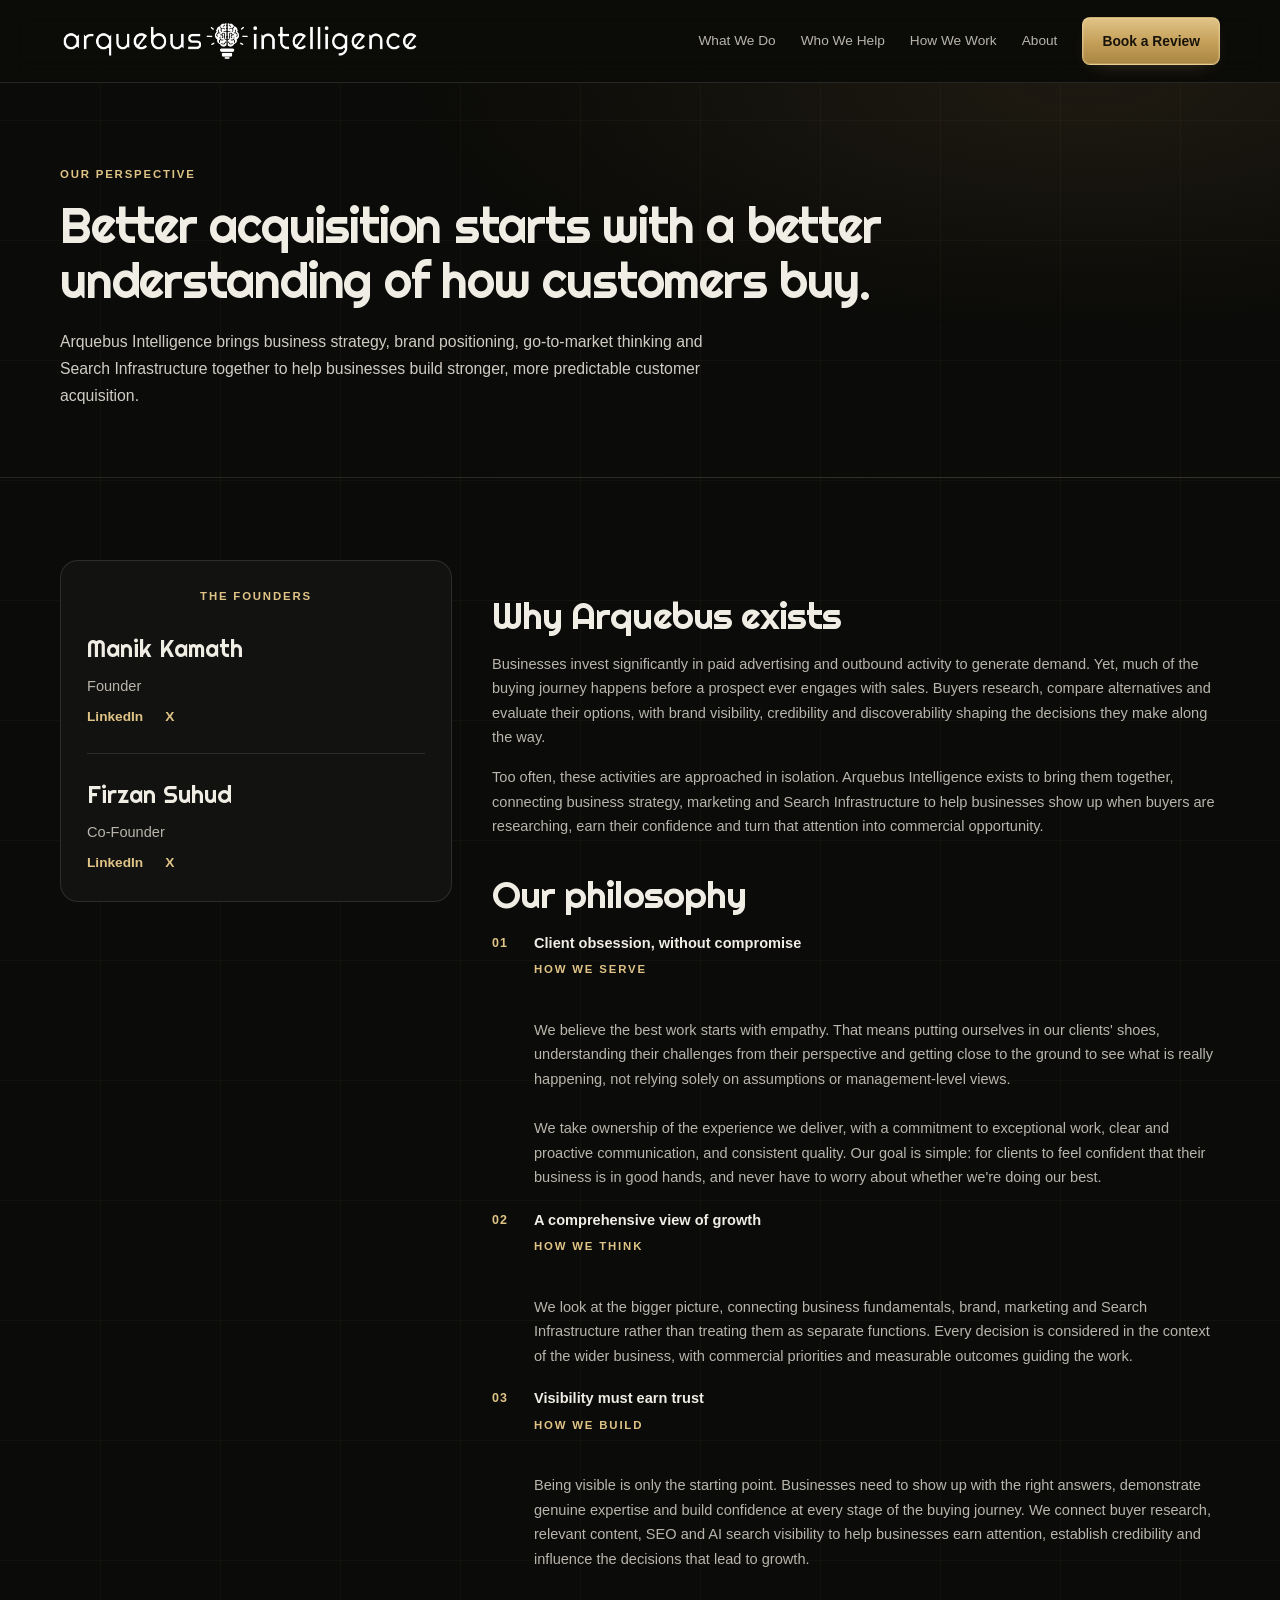
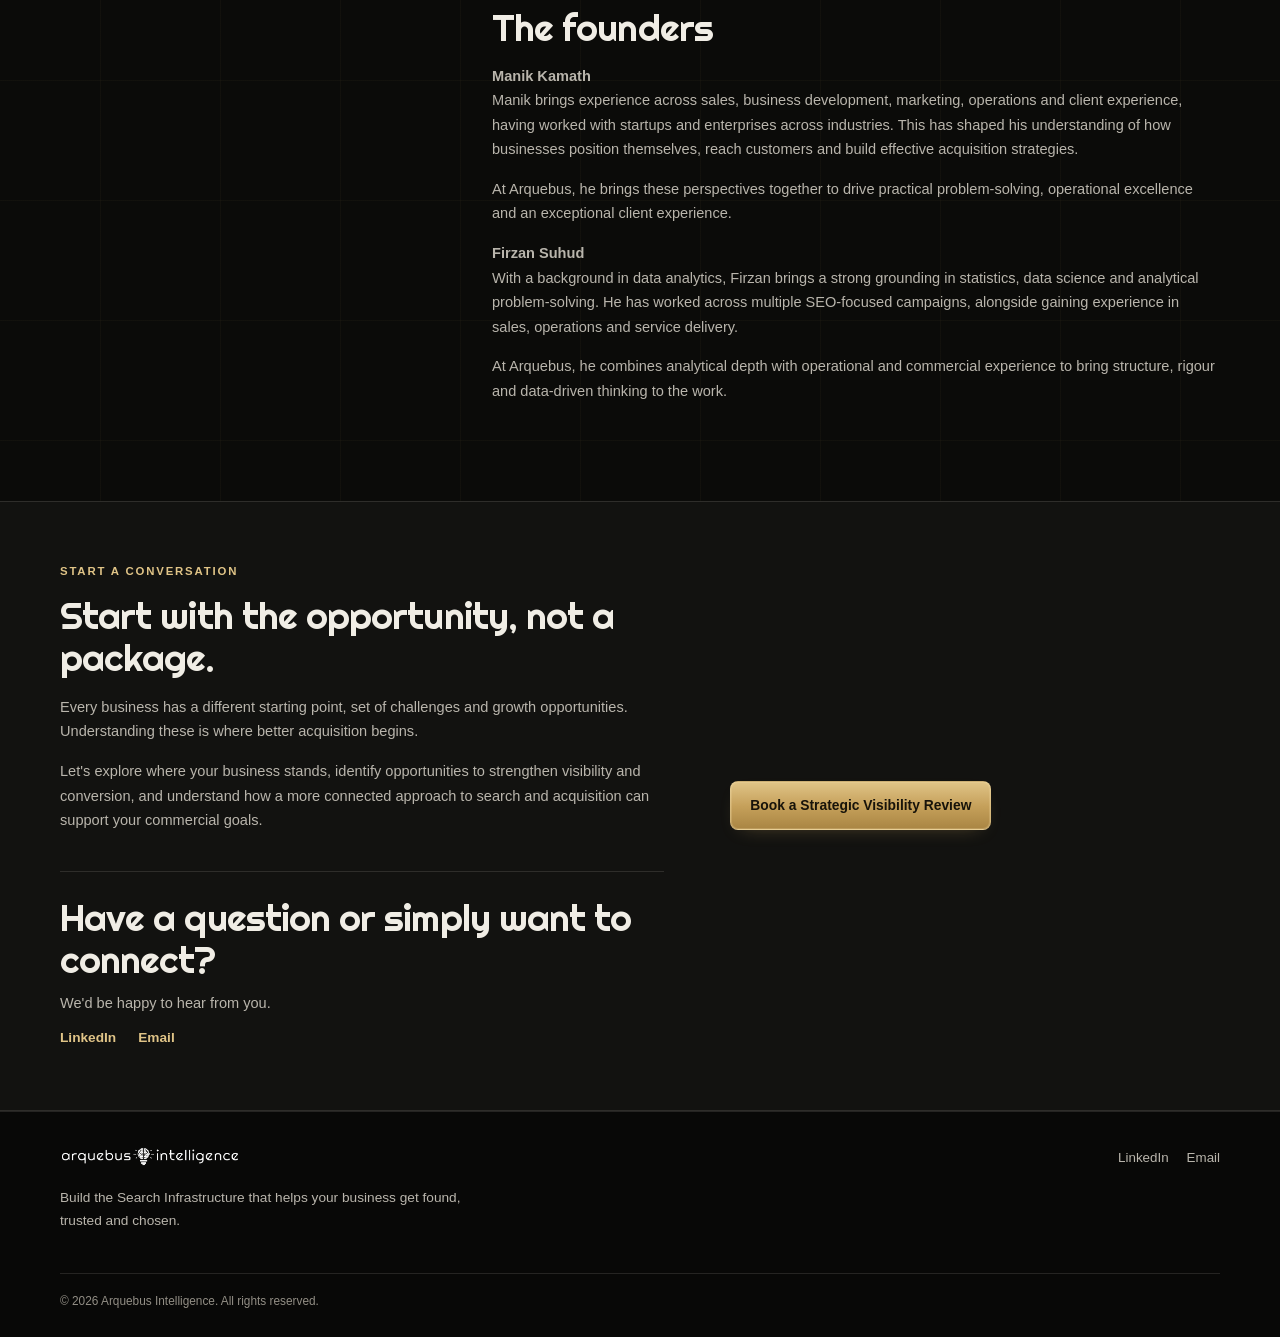
==== commit cf90de36: "Content and visual update to about us page Content and visual update to about us page" ====
--- a/about/index.html
+++ b/about/index.html
@@ -23,6 +23,13 @@
   <meta name="twitter:description" content="Meet the team behind Arquebus Intelligence. Discover our approach to GTM-aligned Search Infrastructure, brand visibility and customer acquisition across inbound, paid and outbound channels.">
   <meta name="twitter:image" content="https://arquebusintelligence.com/og-image.png">
   <link rel="stylesheet" href="/styles.css">
+  <style>
+/* About page: align principle numbers with their headings and subtly shift the CTA action right. */
+.about-principles li::before { top: 2px; }
+.about-cta-action { transform: translateX(24px); }
+@media (max-width: 850px) { .about-cta-action { transform: none; } }
+</style>
+
   <script type="application/ld+json">
 {
   "@context": "https://schema.org",
@@ -113,8 +120,8 @@
 <button class="nav-toggle" type="button" aria-expanded="false" aria-controls="primary-nav" aria-label="Open navigation">☰</button>
 <nav class="nav-links" id="primary-nav" aria-label="Primary navigation"><a href="/services/">What We Do</a><a href="/who-we-help/">Who We Help</a><a href="/how-we-work/">How We Work</a><a href="/about/">About</a><a class="button header-cta" href="/strategic-visibility-review/">Book a Review</a></nav>
 </div></header><main id="main"><section class="page-hero"><div class="container"><p class="eyebrow">Our perspective</p><h1>Better acquisition starts with a better understanding of how customers buy.</h1><p class="lead">Arquebus Intelligence brings business strategy, brand positioning, go-to-market thinking and Search Infrastructure together to help businesses build stronger, more predictable customer acquisition.</p></div></section>
-<section class="section"><div class="container about-row"><div class="about-card"><p class="eyebrow team-eyebrow">The founders</p><div class="team-member"><div class="founder-name">Manik Kamath</div><p>Founder</p><div class="team-social-links"><a class="text-link" href="https://www.linkedin.com/in/manikkamath/" target="_blank" rel="noopener noreferrer">LinkedIn</a><a class="text-link" href="https://x.com/elcapitanmlb" target="_blank" rel="noopener noreferrer">X</a></div><p>Manik brings experience across sales, business development, marketing, operations and client experience, having worked with startups and enterprises across industries. This has shaped his understanding of how businesses position themselves, reach customers and build effective acquisition strategies.</p><p>At Arquebus, he brings these perspectives together to drive practical problem-solving, operational excellence and an exceptional client experience.</p></div><div class="team-member"><div class="founder-name">Firzan Suhud</div><p>Co-Founder</p><div class="team-social-links"><a class="text-link" href="https://www.linkedin.com/in/firzan-suhud-401538267/" target="_blank" rel="noopener noreferrer">LinkedIn</a><a class="text-link" href="https://x.com/firzan_suhud" target="_blank" rel="noopener noreferrer">X</a></div><p>With a background in data analytics, Firzan brings a strong grounding in statistics, data science and analytical problem-solving. He has worked across multiple SEO-focused campaigns, alongside gaining experience in sales, operations and service delivery.</p><p>At Arquebus, he combines analytical depth with operational and commercial experience to bring structure, rigour and data-driven thinking to the work.</p></div></div><div class="prose"><h2>Why Arquebus exists</h2><p>Businesses invest significantly in paid advertising and outbound activity to generate demand. Yet, much of the buying journey happens before a prospect ever engages with sales. Buyers research, compare alternatives and evaluate their options, with brand visibility, credibility and discoverability shaping the decisions they make along the way.</p><p>Too often, these activities are approached in isolation. Arquebus Intelligence exists to bring them together, connecting business strategy, marketing and Search Infrastructure to help businesses show up when buyers are researching, earn their confidence and turn that attention into commercial opportunity.</p><h2>Our philosophy</h2><ol class="about-principles"><li><strong>Client obsession, without compromise</strong><span class="eyebrow">HOW WE SERVE</span><span>We believe the best work starts with empathy. That means putting ourselves in our clients' shoes, understanding their challenges from their perspective and getting close to the ground to see what is really happening, not relying solely on assumptions or management-level views.<br><br>We take ownership of the experience we deliver, with a commitment to exceptional work, clear and proactive communication, and consistent quality. Our goal is simple: for clients to feel confident that their business is in good hands, and never have to worry about whether we're doing our best.</span></li><li><strong>A comprehensive view of growth</strong><span class="eyebrow">HOW WE THINK</span><span>We look at the bigger picture, connecting business fundamentals, brand, marketing and Search Infrastructure rather than treating them as separate functions. Every decision is considered in the context of the wider business, with commercial priorities and measurable outcomes guiding the work.</span></li><li><strong>Visibility must earn trust</strong><span class="eyebrow">HOW WE BUILD</span><span>Being visible is only the starting point. Businesses need to show up with the right answers, demonstrate genuine expertise and build confidence at every stage of the buying journey. We connect buyer research, relevant content, SEO and AI search visibility to help businesses earn attention, establish credibility and influence the decisions that lead to growth.</span></li></ol></div></div></section>
-<section class="section compact dark-panel"><div class="container split-cta"><div><p class="eyebrow">Start a conversation</p><h2>Start with the opportunity, not a package.</h2><p style="margin-top:16px">Every business has a different starting point, set of challenges and growth opportunities. Understanding these is where better acquisition begins.</p><p>Let's explore where your business stands, identify opportunities to strengthen visibility and conversion, and understand how a more connected approach to search and acquisition can support your commercial goals.</p></div><div><a class="button" href="https://arquebusintelligence.com/strategic-visibility-review/">Book a Strategic Visibility Review</a></div></div></section></main><footer class="site-footer"><div class="container">
+<section class="section"><div class="container about-row"><div class="about-card"><p class="eyebrow team-eyebrow">The founders</p><div class="team-member"><div class="founder-name">Manik Kamath</div><p>Founder</p><div class="team-social-links"><a class="text-link" href="https://www.linkedin.com/in/manikkamath/" target="_blank" rel="noopener noreferrer">LinkedIn</a><a class="text-link" href="https://x.com/elcapitanmlb" target="_blank" rel="noopener noreferrer">X</a></div></div><div class="team-member"><div class="founder-name">Firzan Suhud</div><p>Co-Founder</p><div class="team-social-links"><a class="text-link" href="https://www.linkedin.com/in/firzan-suhud-401538267/" target="_blank" rel="noopener noreferrer">LinkedIn</a><a class="text-link" href="https://x.com/firzan_suhud" target="_blank" rel="noopener noreferrer">X</a></div></div></div><div class="prose"><h2>Why Arquebus exists</h2><p>Businesses invest significantly in paid advertising and outbound activity to generate demand. Yet, much of the buying journey happens before a prospect ever engages with sales. Buyers research, compare alternatives and evaluate their options, with brand visibility, credibility and discoverability shaping the decisions they make along the way.</p><p>Too often, these activities are approached in isolation. Arquebus Intelligence exists to bring them together, connecting business strategy, marketing and Search Infrastructure to help businesses show up when buyers are researching, earn their confidence and turn that attention into commercial opportunity.</p><h2>Our philosophy</h2><ol class="about-principles"><li><strong>Client obsession, without compromise</strong><span><span class="eyebrow">HOW WE SERVE</span><br>We believe the best work starts with empathy. That means putting ourselves in our clients' shoes, understanding their challenges from their perspective and getting close to the ground to see what is really happening, not relying solely on assumptions or management-level views.<br><br>We take ownership of the experience we deliver, with a commitment to exceptional work, clear and proactive communication, and consistent quality. Our goal is simple: for clients to feel confident that their business is in good hands, and never have to worry about whether we're doing our best.</span></li><li><strong>A comprehensive view of growth</strong><span><span class="eyebrow">HOW WE THINK</span><br>We look at the bigger picture, connecting business fundamentals, brand, marketing and Search Infrastructure rather than treating them as separate functions. Every decision is considered in the context of the wider business, with commercial priorities and measurable outcomes guiding the work.</span></li><li><strong>Visibility must earn trust</strong><span><span class="eyebrow">HOW WE BUILD</span><br>Being visible is only the starting point. Businesses need to show up with the right answers, demonstrate genuine expertise and build confidence at every stage of the buying journey. We connect buyer research, relevant content, SEO and AI search visibility to help businesses earn attention, establish credibility and influence the decisions that lead to growth.</span></li></ol><h2>The founders</h2><p><strong>Manik Kamath</strong><br>Manik brings experience across sales, business development, marketing, operations and client experience, having worked with startups and enterprises across industries. This has shaped his understanding of how businesses position themselves, reach customers and build effective acquisition strategies.</p><p>At Arquebus, he brings these perspectives together to drive practical problem-solving, operational excellence and an exceptional client experience.</p><p><strong>Firzan Suhud</strong><br>With a background in data analytics, Firzan brings a strong grounding in statistics, data science and analytical problem-solving. He has worked across multiple SEO-focused campaigns, alongside gaining experience in sales, operations and service delivery.</p><p>At Arquebus, he combines analytical depth with operational and commercial experience to bring structure, rigour and data-driven thinking to the work.</p></div></div></section>
+<section class="section compact dark-panel"><div class="container split-cta"><div><p class="eyebrow">Start a conversation</p><h2>Start with the opportunity, not a package.</h2><p style="margin-top:16px">Every business has a different starting point, set of challenges and growth opportunities. Understanding these is where better acquisition begins.</p><p>Let's explore where your business stands, identify opportunities to strengthen visibility and conversion, and understand how a more connected approach to search and acquisition can support your commercial goals.</p><div class="connect-section"><h2>Have a question or simply want to connect?</h2><p>We'd be happy to hear from you.</p><div class="connect-links"><a class="text-link" href="https://www.linkedin.com/company/arquebus-intelligence/posts/?viewAsMember=true" target="_blank" rel="noopener noreferrer">LinkedIn</a><a class="text-link" href="mailto:manik@arquebusintelligence.com">Email</a></div></div></div><div class="about-cta-action"><a class="button" href="https://arquebusintelligence.com/strategic-visibility-review/">Book a Strategic Visibility Review</a></div></div></section></main><footer class="site-footer"><div class="container">
 <div class="footer-top"><div class="footer-brand"><a href="/" aria-label="Arquebus Intelligence home"><img src="/arquebus_intelligence_logo_white.png" alt="Arquebus Intelligence" width="180" height="45" loading="lazy"></a><p>Build the Search Infrastructure that helps your business get found, trusted and chosen.</p></div>
 <div class="footer-links" aria-label="Connect with Arquebus Intelligence"><a href="https://www.linkedin.com/company/arquebus-intelligence/posts/?viewAsMember=true" target="_blank" rel="noopener noreferrer">LinkedIn</a><a href="mailto:manik@arquebusintelligence.com">Email</a></div></div>
 <div class="footer-bottom"><span>© 2026 Arquebus Intelligence. All rights reserved.</span></div>
